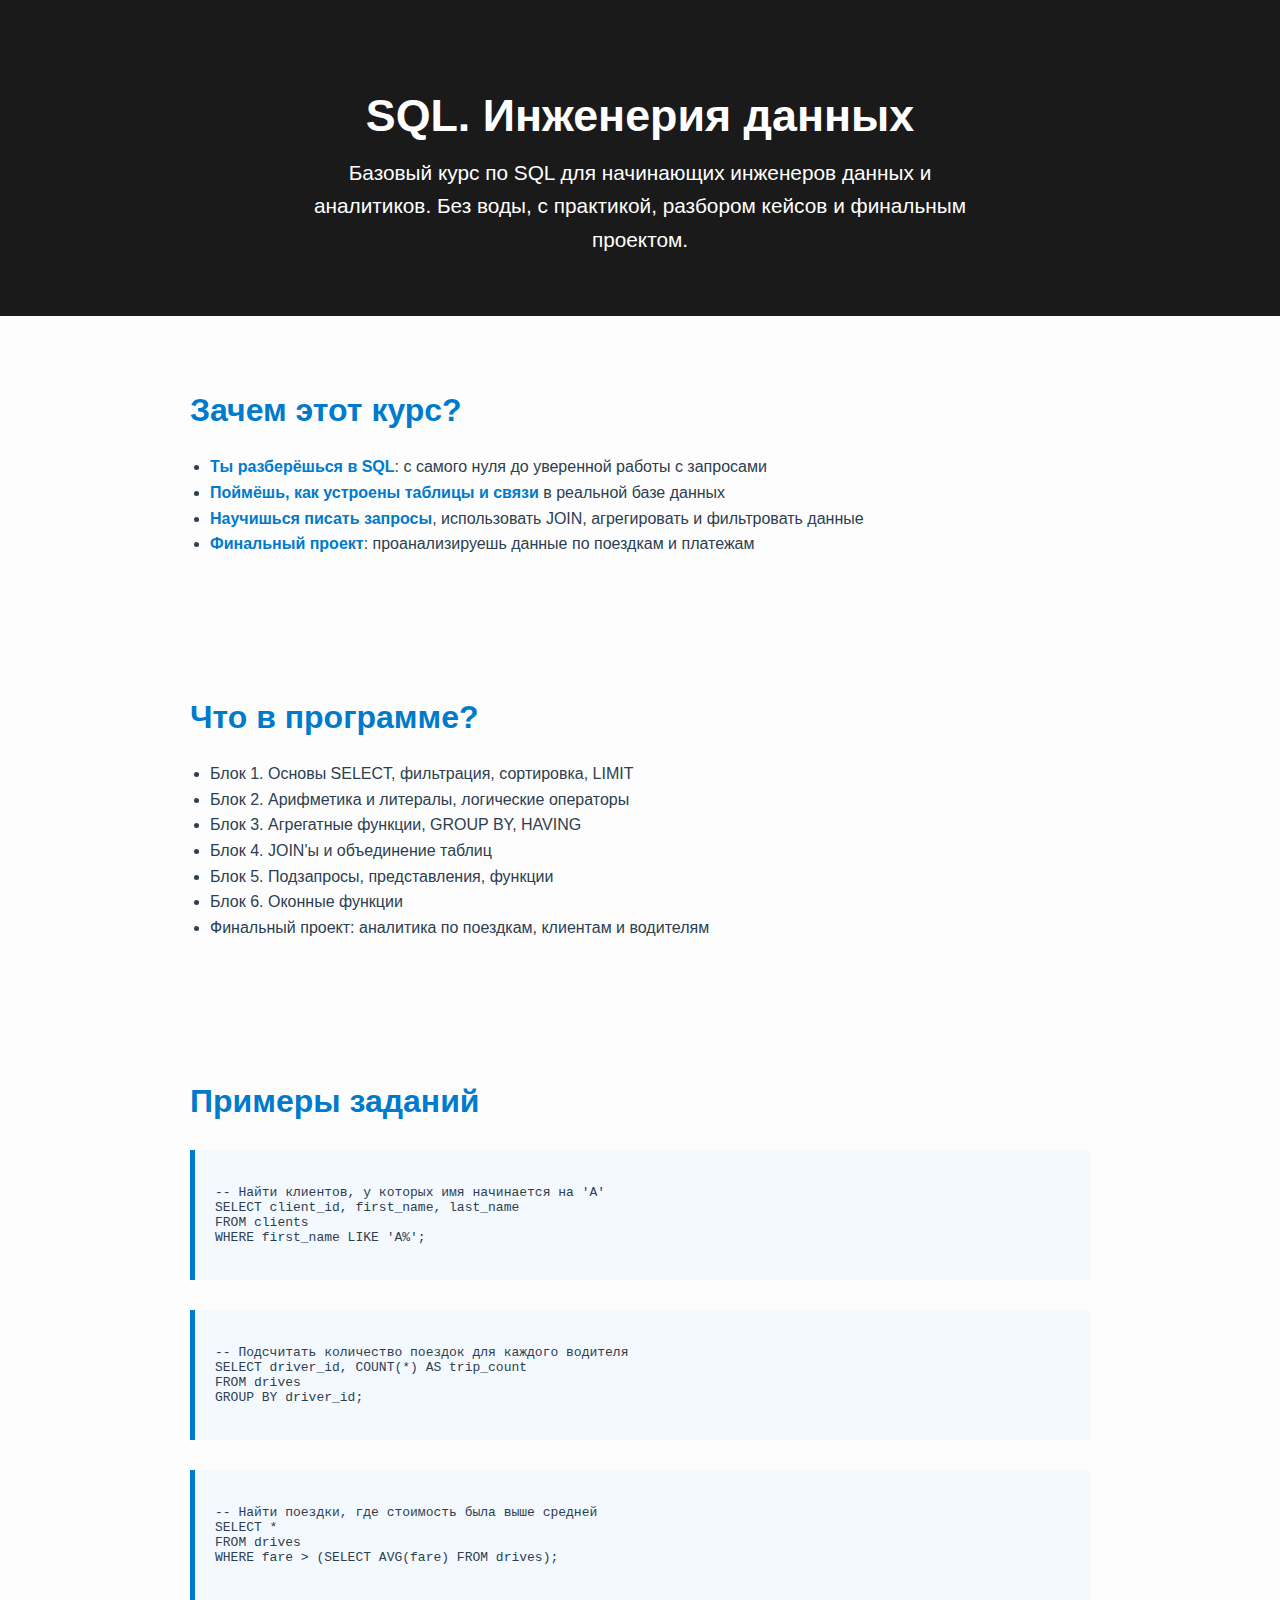
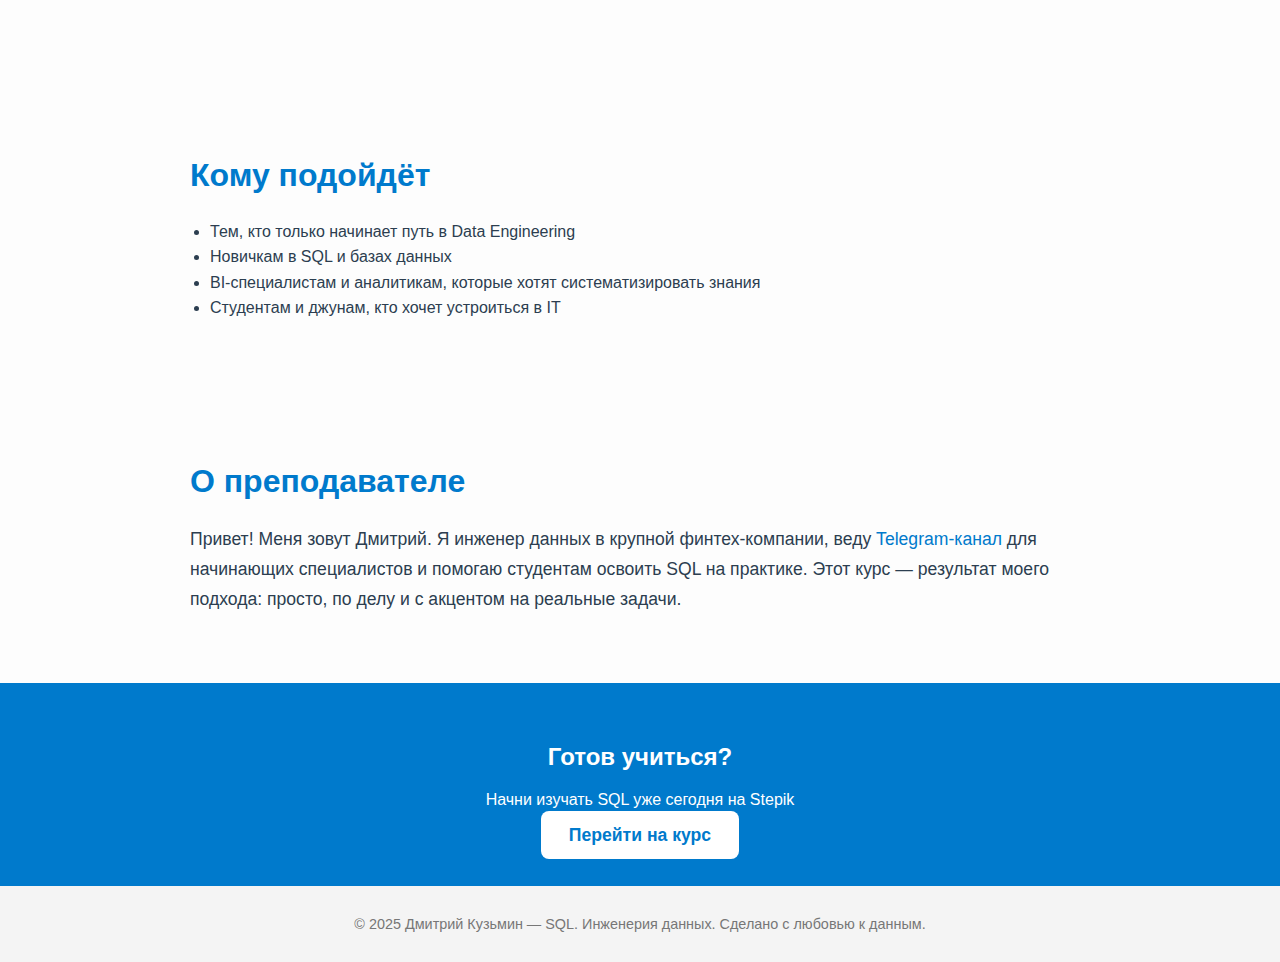
==== index.html @ 6e789eec "Initial landing page" ====
<!DOCTYPE html>
<html lang="ru">
<head>
  <meta charset="UTF-8">
  <meta name="viewport" content="width=device-width, initial-scale=1.0">
  <title>SQL. Инженерия данных — курс на Stepik</title>
  <link rel="icon" href="data:image/svg+xml,<svg xmlns='http://www.w3.org/2000/svg' viewBox='0 0 100 100'><rect width='100' height='100' fill='%23007acc'/><text x='50%' y='55%' dominant-baseline='middle' text-anchor='middle' font-size='42' fill='white' font-family='Segoe UI'>SQL</text></svg>">
  <style>
    body { font-family: 'Segoe UI', sans-serif; margin: 0; padding: 0; background: #fdfdfd; color: #2c3e50; }
    header { background: #1a1a1a; color: white; padding: 60px 20px; text-align: center; }
    header h1 { font-size: 2.8em; margin-bottom: 15px; }
    header p { font-size: 1.3em; max-width: 700px; margin: 0 auto; line-height: 1.6; }
    .section { padding: 50px 20px; max-width: 900px; margin: 0 auto; }
    .section h2 { font-size: 2em; margin-bottom: 25px; color: #007acc; }
    .section ul { list-style: disc; padding-left: 20px; line-height: 1.6; }
    .section p { font-size: 1.1em; line-height: 1.7; }
    .highlight { color: #007acc; font-weight: bold; }
    .example-block { background: #f4f9ff; border-left: 5px solid #007acc; padding: 20px; margin: 30px 0; font-family: monospace; white-space: pre-wrap; }
    .cta { background: #007acc; color: white; text-align: center; padding: 40px 20px; }
    .cta a { background: white; color: #007acc; padding: 14px 28px; border-radius: 8px; font-weight: bold; text-decoration: none; font-size: 1.1em; }
    .cta a:hover { background: #e0e0e0; }
    footer { text-align: center; font-size: 0.9em; color: #777; padding: 30px 20px; background: #f4f4f4; }
    a { color: #007acc; text-decoration: none; }
    a:hover { text-decoration: underline; }
  </style>
</head>
<body>

<header>
  <h1>SQL. Инженерия данных</h1>
  <p>Базовый курс по SQL для начинающих инженеров данных и аналитиков. Без воды, с практикой, разбором кейсов и финальным проектом.</p>
</header>

<section class="section">
  <h2>Зачем этот курс?</h2>
  <ul>
    <li><span class="highlight">Ты разберёшься в SQL</span>: с самого нуля до уверенной работы с запросами</li>
    <li><span class="highlight">Поймёшь, как устроены таблицы и связи</span> в реальной базе данных</li>
    <li><span class="highlight">Научишься писать запросы</span>, использовать JOIN, агрегировать и фильтровать данные</li>
    <li><span class="highlight">Финальный проект</span>: проанализируешь данные по поездкам и платежам</li>
  </ul>
</section>

<section class="section program">
  <h2>Что в программе?</h2>
  <ul>
    <li>Блок 1. Основы SELECT, фильтрация, сортировка, LIMIT</li>
    <li>Блок 2. Арифметика и литералы, логические операторы</li>
    <li>Блок 3. Агрегатные функции, GROUP BY, HAVING</li>
    <li>Блок 4. JOIN'ы и объединение таблиц</li>
    <li>Блок 5. Подзапросы, представления, функции</li>
    <li>Блок 6. Оконные функции</li>
    <li>Финальный проект: аналитика по поездкам, клиентам и водителям</li>
  </ul>
</section>

<section class="section">
  <h2>Примеры заданий</h2>
  <div class="example-block">
-- Найти клиентов, у которых имя начинается на 'А'
SELECT client_id, first_name, last_name
FROM clients
WHERE first_name LIKE 'А%';
  </div>
  <div class="example-block">
-- Подсчитать количество поездок для каждого водителя
SELECT driver_id, COUNT(*) AS trip_count
FROM drives
GROUP BY driver_id;
  </div>
  <div class="example-block">
-- Найти поездки, где стоимость была выше средней
SELECT *
FROM drives
WHERE fare > (SELECT AVG(fare) FROM drives);
  </div>
</section>

<section class="section">
  <h2>Кому подойдёт</h2>
  <ul>
    <li>Тем, кто только начинает путь в Data Engineering</li>
    <li>Новичкам в SQL и базах данных</li>
    <li>BI-специалистам и аналитикам, которые хотят систематизировать знания</li>
    <li>Студентам и джунам, кто хочет устроиться в IT</li>
  </ul>
</section>

<section class="section">
  <h2>О преподавателе</h2>
  <p>Привет! Меня зовут Дмитрий. Я инженер данных в крупной финтех-компании, веду <a href="https://t.me/kuzmin_dmitry91" target="_blank">Telegram-канал</a> для начинающих специалистов и помогаю студентам освоить SQL на практике. Этот курс — результат моего подхода: просто, по делу и с акцентом на реальные задачи.</p>
</section>

<section class="cta">
  <h2>Готов учиться?</h2>
  <p>Начни изучать SQL уже сегодня на Stepik</p>
  <a href="https://stepik.org/course/210499/promo" target="_blank">Перейти на курс</a>
</section>

<footer>
  &copy; 2025 Дмитрий Кузьмин — SQL. Инженерия данных. Сделано с любовью к данным.
</footer>

</body>
</html>
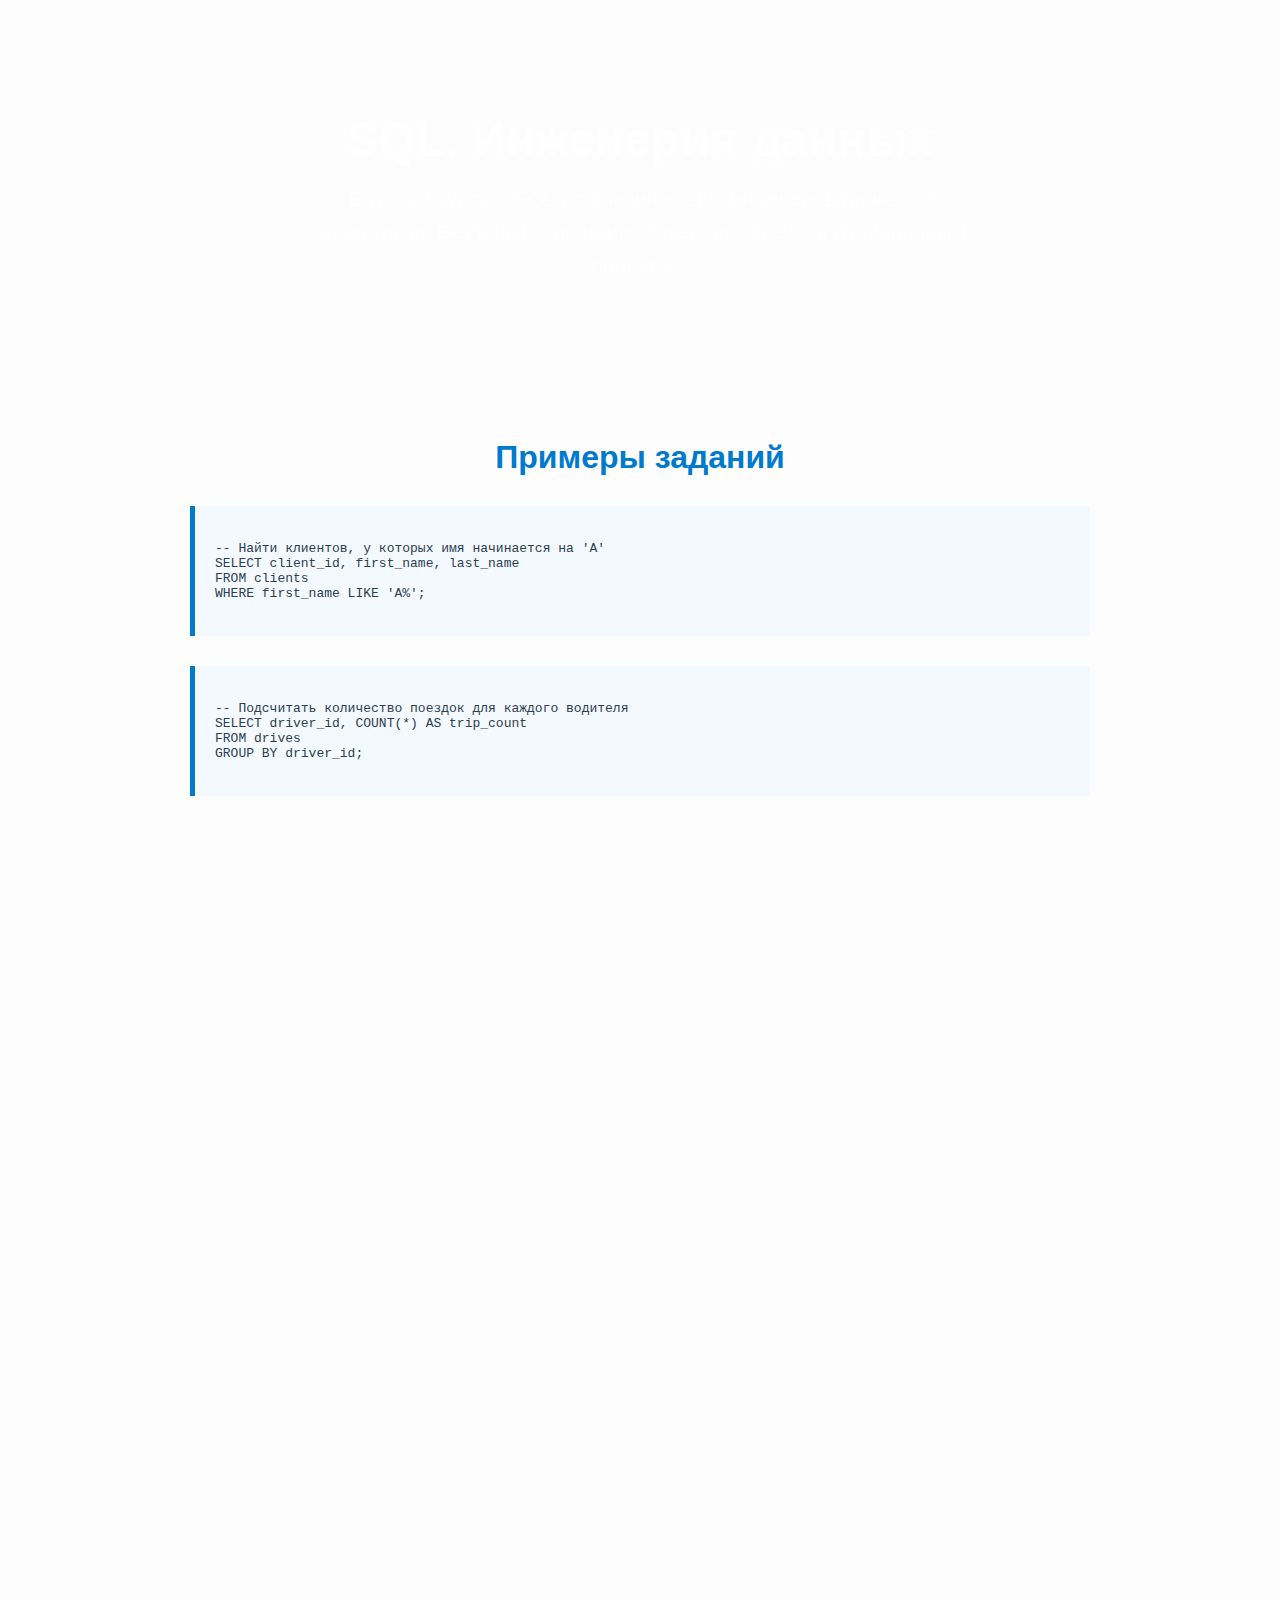
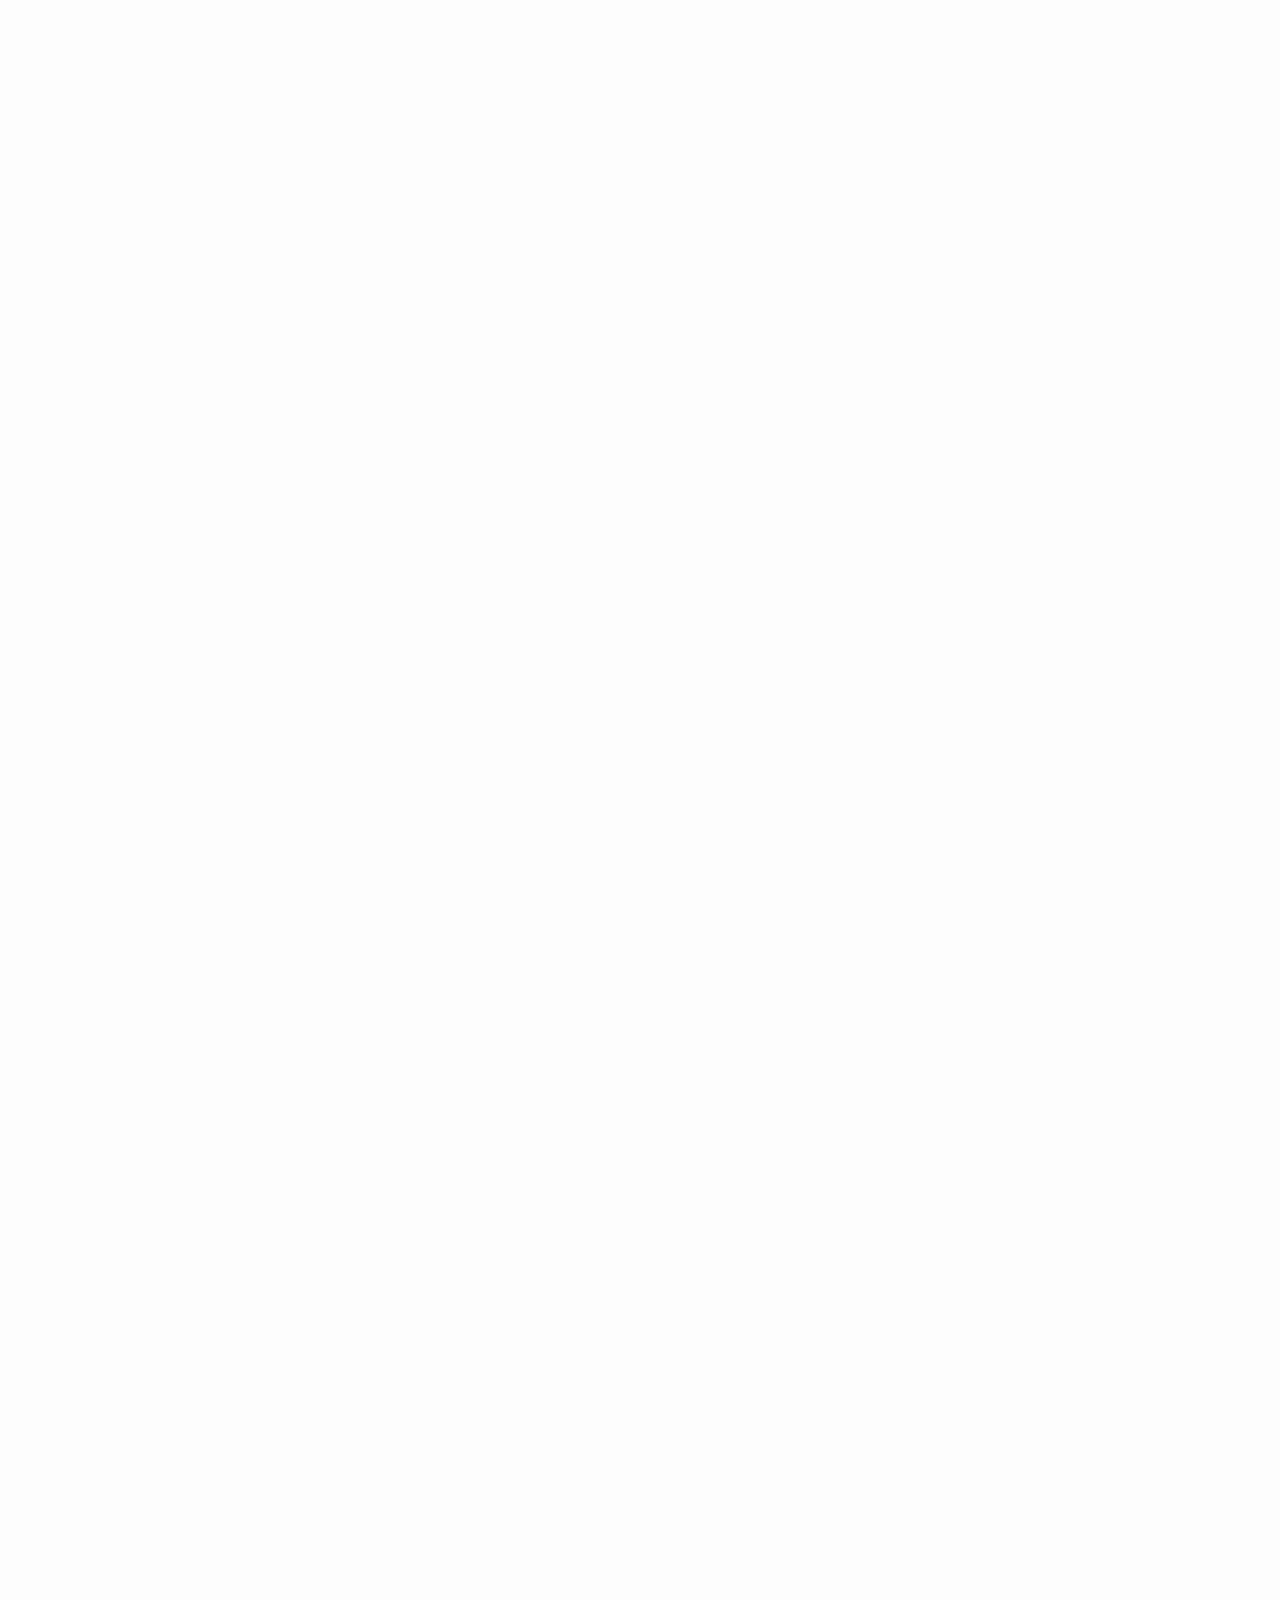
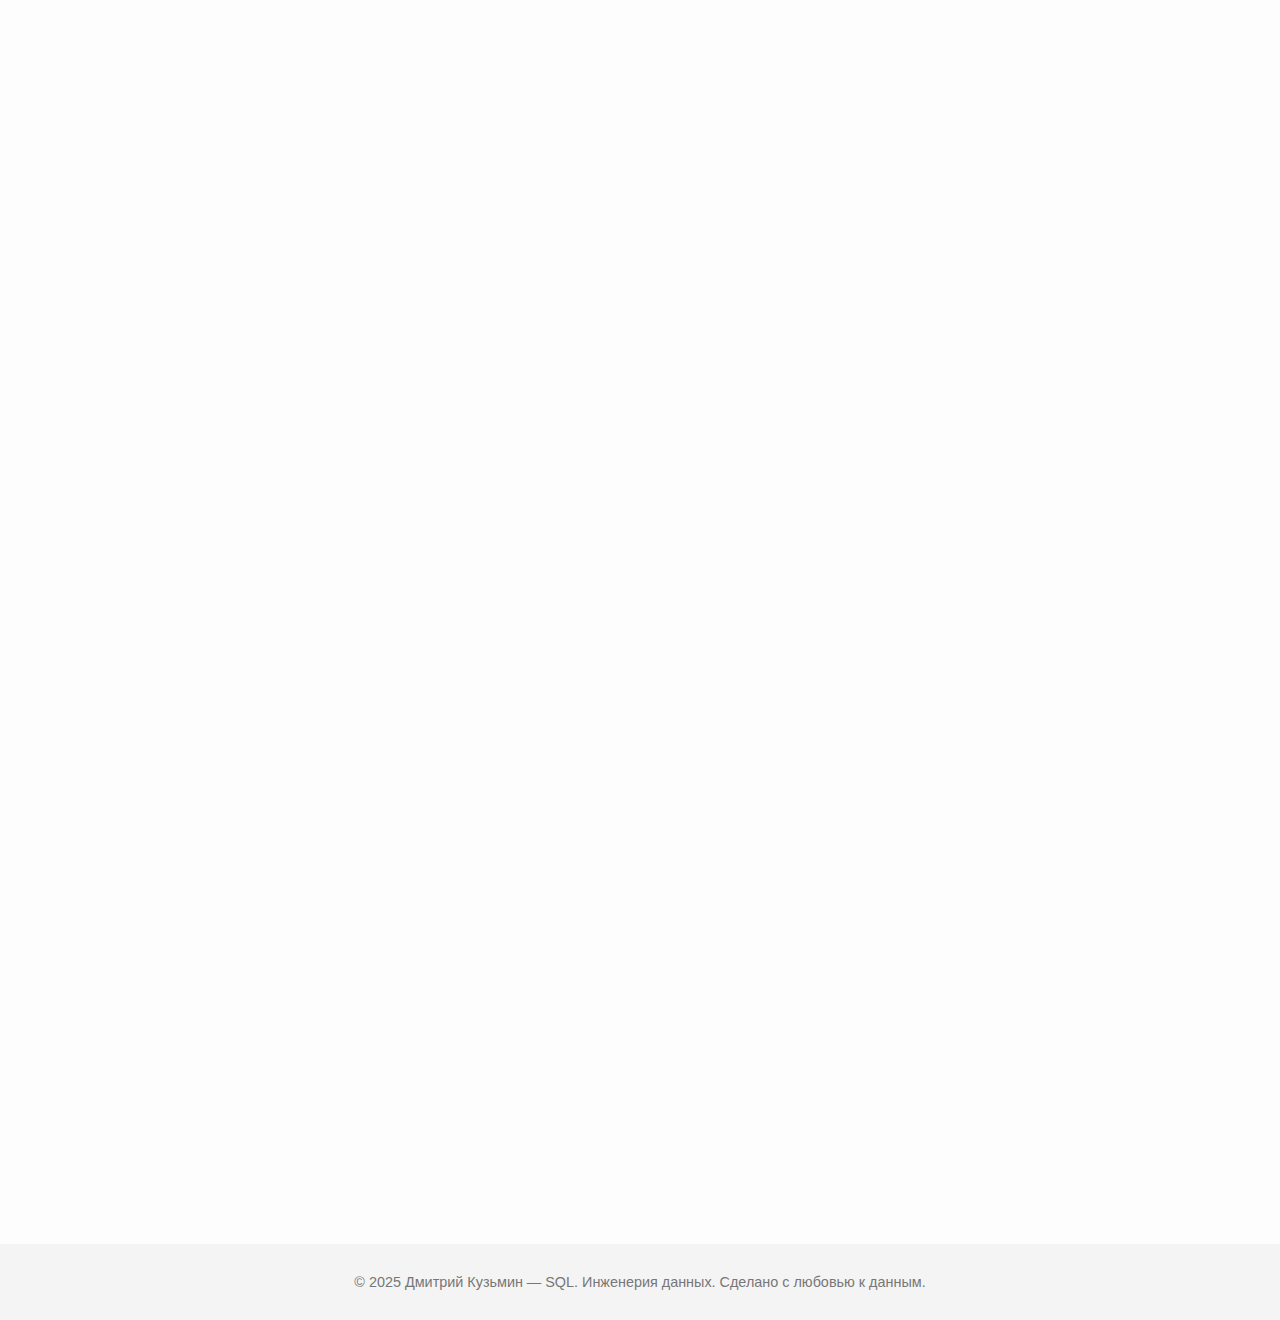
==== commit 4fecf156: "edit" ====
--- a/index.html
+++ b/index.html
@@ -2,59 +2,191 @@
 <html lang="ru">
 <head>
   <meta charset="UTF-8">
-  <meta name="viewport" content="width=device-width, initial-scale=1.0">
+  <meta name="viewport" content="width=device-width,initial-scale=1.0">
   <title>SQL. Инженерия данных — курс на Stepik</title>
-  <link rel="icon" href="data:image/svg+xml,<svg xmlns='http://www.w3.org/2000/svg' viewBox='0 0 100 100'><rect width='100' height='100' fill='%23007acc'/><text x='50%' y='55%' dominant-baseline='middle' text-anchor='middle' font-size='42' fill='white' font-family='Segoe UI'>SQL</text></svg>">
+  <!-- Подключаем иконки Font Awesome -->
+  <link rel="stylesheet" href="https://cdnjs.cloudflare.com/ajax/libs/font-awesome/6.0.0-beta3/css/all.min.css" 
+        integrity="sha512-4Svm0GdYYqzx6HB2QfPJ+ug9lPk6kfPdUlLaXbAcaO/ikS3IEP3et2AdJ4+NhjXBDCEfPfN2AvI6rcCnxGk1Kg==" 
+        crossorigin="anonymous" referrerpolicy="no-referrer" />
+
+  <link rel="icon" href="data:image/svg+xml,%3Csvg xmlns='http://www.w3.org/2000/svg' viewBox='0 0 100 100'%3E%3Crect width='100' height='100' fill='%23007acc'/%3E%3Ctext x='50%25' y='55%25' dominant-baseline='middle' text-anchor='middle' font-size='42' fill='white' font-family='Segoe UI'%3ESQL%3C/text%3E%3C/svg%3E">
   <style>
-    body { font-family: 'Segoe UI', sans-serif; margin: 0; padding: 0; background: #fdfdfd; color: #2c3e50; }
-    header { background: #1a1a1a; color: white; padding: 60px 20px; text-align: center; }
-    header h1 { font-size: 2.8em; margin-bottom: 15px; }
-    header p { font-size: 1.3em; max-width: 700px; margin: 0 auto; line-height: 1.6; }
-    .section { padding: 50px 20px; max-width: 900px; margin: 0 auto; }
-    .section h2 { font-size: 2em; margin-bottom: 25px; color: #007acc; }
-    .section ul { list-style: disc; padding-left: 20px; line-height: 1.6; }
-    .section p { font-size: 1.1em; line-height: 1.7; }
-    .highlight { color: #007acc; font-weight: bold; }
-    .example-block { background: #f4f9ff; border-left: 5px solid #007acc; padding: 20px; margin: 30px 0; font-family: monospace; white-space: pre-wrap; }
-    .cta { background: #007acc; color: white; text-align: center; padding: 40px 20px; }
-    .cta a { background: white; color: #007acc; padding: 14px 28px; border-radius: 8px; font-weight: bold; text-decoration: none; font-size: 1.1em; }
-    .cta a:hover { background: #e0e0e0; }
-    footer { text-align: center; font-size: 0.9em; color: #777; padding: 30px 20px; background: #f4f4f4; }
-    a { color: #007acc; text-decoration: none; }
-    a:hover { text-decoration: underline; }
+    body {
+      font-family: 'Segoe UI', sans-serif;
+      margin: 0;
+      padding: 0;
+      background: #fdfdfd;
+      color: #2c3e50;
+    }
+    header {
+      background: url('https://source.unsplash.com/1600x900/?database,technology') no-repeat center center/cover;
+      color: white;
+      text-align: center;
+      padding: 80px 20px;
+    }
+    header h1 {
+      font-size: 3em;
+      margin-bottom: 15px;
+    }
+    header p {
+      font-size: 1.3em;
+      max-width: 700px;
+      margin: 0 auto;
+      line-height: 1.6;
+    }
+    .section {
+      padding: 50px 20px;
+      max-width: 900px;
+      margin: 0 auto;
+    }
+    .section h2 {
+      font-size: 2em;
+      margin-bottom: 25px;
+      color: #007acc;
+      text-align: center;
+    }
+    .animated {
+      opacity: 0;
+      transform: translateY(30px);
+      transition: opacity 0.6s ease-out, transform 0.6s ease-out;
+    }
+    .visible {
+      opacity: 1;
+      transform: translateY(0);
+    }
+    .example-block {
+      background: #f4f9ff;
+      border-left: 5px solid #007acc;
+      padding: 20px;
+      margin: 30px 0;
+      font-family: monospace;
+      white-space: pre-wrap;
+    }
+    .reviews {
+      background: #f4f4f4;
+      padding: 50px 20px;
+      text-align: center;
+    }
+    .review {
+      max-width: 700px;
+      margin: 20px auto;
+      padding: 20px;
+      background: white;
+      border-radius: 8px;
+      box-shadow: 0px 4px 6px rgba(0, 0, 0, 0.1);
+      text-align: left;
+    }
+    .review p {
+      font-style: italic;
+      margin-bottom: 10px;
+      line-height: 1.6;
+    }
+    .review .review-author {
+      display: flex;
+      align-items: center;
+      font-style: normal;
+      font-weight: bold;
+      color: #333;
+    }
+    .review-author i {
+      margin-right: 8px;
+      color: #007acc;
+    }
+    .faq {
+      padding: 50px 20px;
+    }
+    .faq-item {
+      margin-bottom: 20px;
+    }
+    .faq-item h3 {
+      cursor: pointer;
+      color: #007acc;
+    }
+    .faq-item p {
+      display: none;
+      padding-top: 10px;
+    }
+    .cta {
+      background: #007acc;
+      color: white;
+      text-align: center;
+      padding: 40px 20px;
+    }
+    .cta a {
+      background: white;
+      color: #007acc;
+      padding: 14px 28px;
+      border-radius: 8px;
+      font-weight: bold;
+      text-decoration: none;
+      font-size: 1.1em;
+    }
+    .cta a:hover {
+      background: #e0e0e0;
+    }
+    footer {
+      text-align: center;
+      font-size: 0.9em;
+      color: #777;
+      padding: 30px 20px;
+      background: #f4f4f4;
+    }
+    /* Секция с программой курса */
+    .course-program {
+      background: #ffffff;
+      padding: 50px 20px;
+    }
+    .course-program h2 {
+      text-align: center;
+      color: #007acc;
+      margin-bottom: 30px;
+    }
+    .module-list {
+      max-width: 900px;
+      margin: 0 auto;
+    }
+    .module-item {
+      margin-bottom: 20px;
+    }
+    .module-item h3 {
+      display: flex;
+      align-items: center;
+      font-size: 1.2em;
+      margin-bottom: 5px;
+    }
+    .module-item h3 i {
+      margin-right: 8px;
+      color: #007acc;
+    }
+    .module-sublist {
+      margin-left: 25px;
+      list-style: none;
+      padding: 0;
+    }
+    .module-sublist li {
+      position: relative;
+      padding-left: 1.2em;
+      margin-bottom: 5px;
+    }
+    .module-sublist li::before {
+      content: "\f061";
+      font-family: "Font Awesome 6 Free";
+      font-weight: 900;
+      display: inline-block;
+      position: absolute;
+      left: 0;
+      color: #007acc;
+    }
   </style>
 </head>
 <body>
 
-<header>
+<header class="animated">
   <h1>SQL. Инженерия данных</h1>
   <p>Базовый курс по SQL для начинающих инженеров данных и аналитиков. Без воды, с практикой, разбором кейсов и финальным проектом.</p>
 </header>
 
-<section class="section">
-  <h2>Зачем этот курс?</h2>
-  <ul>
-    <li><span class="highlight">Ты разберёшься в SQL</span>: с самого нуля до уверенной работы с запросами</li>
-    <li><span class="highlight">Поймёшь, как устроены таблицы и связи</span> в реальной базе данных</li>
-    <li><span class="highlight">Научишься писать запросы</span>, использовать JOIN, агрегировать и фильтровать данные</li>
-    <li><span class="highlight">Финальный проект</span>: проанализируешь данные по поездкам и платежам</li>
-  </ul>
-</section>
-
-<section class="section program">
-  <h2>Что в программе?</h2>
-  <ul>
-    <li>Блок 1. Основы SELECT, фильтрация, сортировка, LIMIT</li>
-    <li>Блок 2. Арифметика и литералы, логические операторы</li>
-    <li>Блок 3. Агрегатные функции, GROUP BY, HAVING</li>
-    <li>Блок 4. JOIN'ы и объединение таблиц</li>
-    <li>Блок 5. Подзапросы, представления, функции</li>
-    <li>Блок 6. Оконные функции</li>
-    <li>Финальный проект: аналитика по поездкам, клиентам и водителям</li>
-  </ul>
-</section>
-
-<section class="section">
+<section class="section animated">
   <h2>Примеры заданий</h2>
   <div class="example-block">
 -- Найти клиентов, у которых имя начинается на 'А'
@@ -68,30 +200,220 @@
 FROM drives
 GROUP BY driver_id;
   </div>
-  <div class="example-block">
--- Найти поездки, где стоимость была выше средней
-SELECT *
-FROM drives
-WHERE fare > (SELECT AVG(fare) FROM drives);
-  </div>
 </section>
 
-<section class="section">
-  <h2>Кому подойдёт</h2>
-  <ul>
-    <li>Тем, кто только начинает путь в Data Engineering</li>
-    <li>Новичкам в SQL и базах данных</li>
-    <li>BI-специалистам и аналитикам, которые хотят систематизировать знания</li>
-    <li>Студентам и джунам, кто хочет устроиться в IT</li>
-  </ul>
+<!-- Секция с отзывами (реальные отзывы) -->
+<section class="reviews animated">
+  <h2>Отзывы студентов</h2>
+
+  <div class="review">
+    <p>
+      «Мне курс понравился. Форма подачи материала достаточно проста (схема известная), 
+      но в то же время написано понятным языком даже для начинающих, и идёт постепенное и закономерное усложнение.
+      <br><br>
+      Из плюсов:
+      <ul>
+        <li>Подкупает вовлеченность автора почти в онлайн-поддержку (этот момент переоценить трудно).</li>
+        <li>Ценны комменты, замечания и разбор ошибок в чате группы.</li>
+        <li>Отсутствие дедлайнов — можно самостоятельно планировать своё учебное время.</li>
+        <li>Спокойные рекомендации на другие ресурсы по теме.</li>
+      </ul>
+      Из минусов:
+      <ul>
+        <li>Отсутствие дедлайнов — НУЖНО самому планировать свою работу с курсом :) и самоорганизовываться.</li>
+      </ul>
+      Успехов автору в развитии своего начинания!
+      »
+    </p>
+    <div class="review-author">
+      <i class="fas fa-user"></i>
+      <span>— Андрей Мишин</span>
+    </div>
+  </div>
+
+  <div class="review">
+    <p>
+      «Прошла курс по рекомендации знакомого. Хорошо, что есть и видео, и текстовый формат + интересно порешать задачки. Автор на связи.»
+    </p>
+    <div class="review-author">
+      <i class="fas fa-user"></i>
+      <span>— Юлия Дербышкина</span>
+    </div>
+  </div>
+
+  <div class="review">
+    <p>
+      «Курс будет полезен тем, кто только знакомится с базой. В ходе обучения попадались ошибки и недопонимания. 
+      Я писала автору, он очень быстро возвращался с обратной связью и исправлениями замечаний. Довольно хорошо.»
+    </p>
+    <div class="review-author">
+      <i class="fas fa-user"></i>
+      <span>— Юлия Патрикеева</span>
+    </div>
+  </div>
 </section>
 
-<section class="section">
-  <h2>О преподавателе</h2>
-  <p>Привет! Меня зовут Дмитрий. Я инженер данных в крупной финтех-компании, веду <a href="https://t.me/kuzmin_dmitry91" target="_blank">Telegram-канал</a> для начинающих специалистов и помогаю студентам освоить SQL на практике. Этот курс — результат моего подхода: просто, по делу и с акцентом на реальные задачи.</p>
+<!-- Программа курса -->
+<section class="course-program animated">
+  <h2>Программа курса</h2>
+  <div class="module-list">
+    <!-- 1 -->
+    <div class="module-item">
+      <h3><i class="fas fa-database"></i> 1. О курсе</h3>
+      <ul class="module-sublist">
+        <li>1.1 Знакомство</li>
+      </ul>
+    </div>
+    <!-- 2 -->
+    <div class="module-item">
+      <h3><i class="fas fa-database"></i> 2. Введение в SQL и реляционные базы данных</h3>
+      <ul class="module-sublist">
+        <li>2.1 Базы данных</li>
+        <li>2.2 Основы реляционных баз данных</li>
+        <li>2.3 Введение в SQL</li>
+      </ul>
+    </div>
+    <!-- 3 -->
+    <div class="module-item">
+      <h3><i class="fas fa-database"></i> 3. Типы данных и описание учебной базы данных</h3>
+      <ul class="module-sublist">
+        <li>3.1 Основные типы данных в SQL</li>
+        <li>3.2 Выбор подходящих типов данных</li>
+        <li>3.3 Описание учебной базы данных</li>
+      </ul>
+    </div>
+    <!-- 4 -->
+    <div class="module-item">
+      <h3><i class="fas fa-database"></i> 4. Основные операции в SQL</h3>
+      <ul class="module-sublist">
+        <li>4.1 Основы запросов (SELECT + WHERE)</li>
+        <li>4.2 Литералы</li>
+        <li>4.3 Функции</li>
+        <li>4.4 Сортировка и группировка (ORDER BY + GROUP BY + HAVING)</li>
+        <li>4.5 Логические операторы (AND + OR + NOT)</li>
+        <li>4.6 Операторы вхождений и диапазонов (LIKE + IN + BETWEEN + IS NULL)</li>
+        <li>4.7 Соединение таблиц (all JOIN's)</li>
+        <li>4.8 Оператор условий (CASE)</li>
+        <li>4.9 Ограничение выборки (LIMIT + DISTINCT)</li>
+        <li>4.10 Объединение результатов (UNION + UNION ALL + INTERSECT + EXCEPT)</li>
+      </ul>
+    </div>
+    <!-- 5 -->
+    <div class="module-item">
+      <h3><i class="fas fa-database"></i> 5. Подзапросы и Common Table Expressions (CTE)</h3>
+      <ul class="module-sublist">
+        <li>5.1 Подзапросы и их применение</li>
+        <li>5.2 Common Table Expressions (CTE)</li>
+      </ul>
+    </div>
+    <!-- 6 -->
+    <div class="module-item">
+      <h3><i class="fas fa-database"></i> 6. Управление схемой базы данных</h3>
+      <ul class="module-sublist">
+        <li>6.1 Создание и изменение таблиц</li>
+        <li>6.2 Работа с индексами</li>
+        <li>6.3 Ограничения и внешние ключи</li>
+        <li>6.4 Представления (Views)</li>
+      </ul>
+    </div>
+    <!-- 7 -->
+    <div class="module-item">
+      <h3><i class="fas fa-database"></i> 7. Введение в оконные функции</h3>
+      <ul class="module-sublist">
+        <li>7.1 Общие сведения об оконных функциях</li>
+        <li>7.2 Сравнение оконных и агрегатных функций</li>
+        <li>7.3 Общий синтаксис оконных функций</li>
+      </ul>
+    </div>
+    <!-- 8 -->
+    <div class="module-item">
+      <h3><i class="fas fa-database"></i> 8. Базовые элементы оконных функций</h3>
+      <ul class="module-sublist">
+        <li>8.1 ORDER BY</li>
+        <li>8.2 PARTITION BY</li>
+        <li>8.3 Определение фрейма (Window Frame)</li>
+        <li>8.4 Именованное окно (Named Window Definition)</li>
+      </ul>
+    </div>
+    <!-- 9 -->
+    <div class="module-item">
+      <h3><i class="fas fa-database"></i> 9. Логический порядок выполнения SQL</h3>
+      <ul class="module-sublist">
+        <li>9.1 Логический порядок выполнения операторов в SQL</li>
+        <li>9.2 Использование оконных функций в SELECT и ORDER BY</li>
+      </ul>
+    </div>
+    <!-- 10 -->
+    <div class="module-item">
+      <h3><i class="fas fa-database"></i> 10. Разновидности оконных функций</h3>
+      <ul class="module-sublist">
+        <li>10.1 Агрегатные оконные функции</li>
+        <li>10.2 Ранжирующие функции (Ranking Functions)</li>
+        <li>10.3 Функции распределения (Distribution Functions)</li>
+        <li>10.4 Аналитические функции (Analytic Functions)</li>
+      </ul>
+    </div>
+    <!-- 11 -->
+    <div class="module-item">
+      <h3><i class="fas fa-database"></i> 11. Расширенные возможности оконных функций</h3>
+      <ul class="module-sublist">
+        <li>11.1 Гибкая настройка фрейма</li>
+        <li>11.2 Сочетание нескольких оконных функций в одном запросе</li>
+        <li>11.3 Производительность и оптимизация</li>
+      </ul>
+    </div>
+    <!-- 12 -->
+    <div class="module-item">
+      <h3><i class="fas fa-database"></i> 12. Установка СУБД MySQL и клиента DBeaver</h3>
+      <ul class="module-sublist">
+        <li>12.1 Установка MySQL на Windows</li>
+        <li>12.2 Установка DBeaver Community Edition</li>
+        <li>12.3 Настройка соединения</li>
+        <li>12.4 Импорт CSV в DBeaver</li>
+        <li>12.5 Экспорт результатов запроса в CSV</li>
+      </ul>
+    </div>
+    <!-- 13 -->
+    <div class="module-item">
+      <h3><i class="fas fa-database"></i> 13. Проект в СУБД MySQL</h3>
+      <ul class="module-sublist">
+        <li>13.1 Описание и выполнение</li>
+        <li>13.2 Проверка результатов</li>
+      </ul>
+    </div>
+    <!-- 14 -->
+    <div class="module-item">
+      <h3><i class="fas fa-database"></i> 14. Бонусный модуль. Практика</h3>
+      <ul class="module-sublist">
+        <li>14.1 Описание новой учебной базы данных</li>
+        <li>14.2 Раздел 1: Базовые запросы и манипуляции с данными</li>
+        <li>14.3 Раздел 2: Создание и управление структурами БД</li>
+        <li>14.4 Раздел 3: Подзапросы и CTE</li>
+      </ul>
+    </div>
+    <!-- 15 -->
+    <div class="module-item">
+      <h3><i class="fas fa-database"></i> 15. Заключение</h3>
+      <ul class="module-sublist">
+        <li>15.1 Послесловие</li>
+      </ul>
+    </div>
+  </div>
 </section>
 
-<section class="cta">
+<section class="faq animated">
+  <h2>Часто задаваемые вопросы</h2>
+  <div class="faq-item">
+    <h3 onclick="toggleFAQ(this)">Нужен ли опыт в программировании?</h3>
+    <p>Нет, курс рассчитан на новичков. Всё объясняется простым языком.</p>
+  </div>
+  <div class="faq-item">
+    <h3 onclick="toggleFAQ(this)">Будет ли сертификат?</h3>
+    <p>Да, после успешного завершения курса на Stepik ты получишь сертификат.</p>
+  </div>
+</section>
+
+<section class="cta animated">
   <h2>Готов учиться?</h2>
   <p>Начни изучать SQL уже сегодня на Stepik</p>
   <a href="https://stepik.org/course/210499/promo" target="_blank">Перейти на курс</a>
@@ -101,5 +423,28 @@
   &copy; 2025 Дмитрий Кузьмин — SQL. Инженерия данных. Сделано с любовью к данным.
 </footer>
 
+<script>
+function toggleFAQ(element) {
+  var answer = element.nextElementSibling;
+  answer.style.display = (answer.style.display === "block") ? "none" : "block";
+}
+
+// Анимация появления элементов при прокрутке
+function revealOnScroll() {
+  let elements = document.querySelectorAll('.animated');
+  let windowHeight = window.innerHeight;
+
+  elements.forEach(function(element) {
+    let position = element.getBoundingClientRect().top;
+    if (position < windowHeight - 50) {
+      element.classList.add('visible');
+    }
+  });
+}
+
+document.addEventListener('scroll', revealOnScroll);
+document.addEventListener('DOMContentLoaded', revealOnScroll);
+</script>
+
 </body>
 </html>
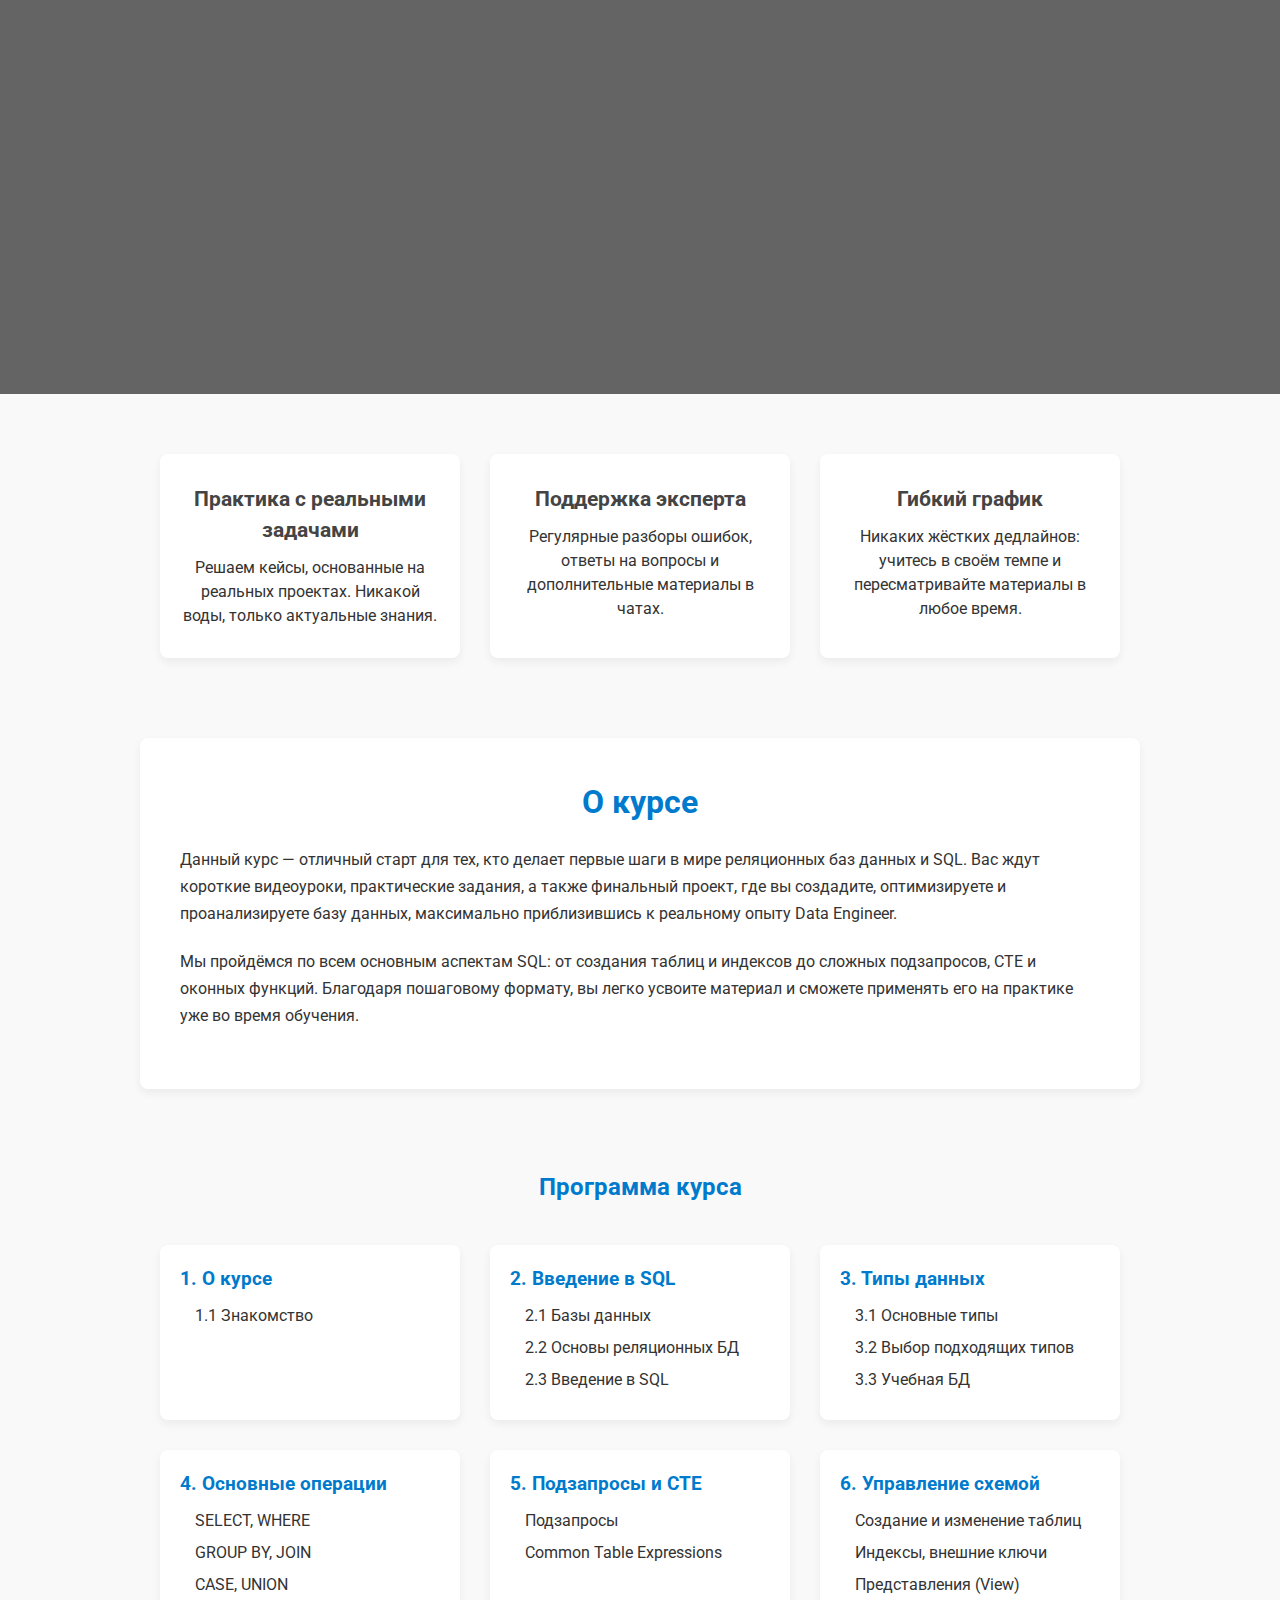
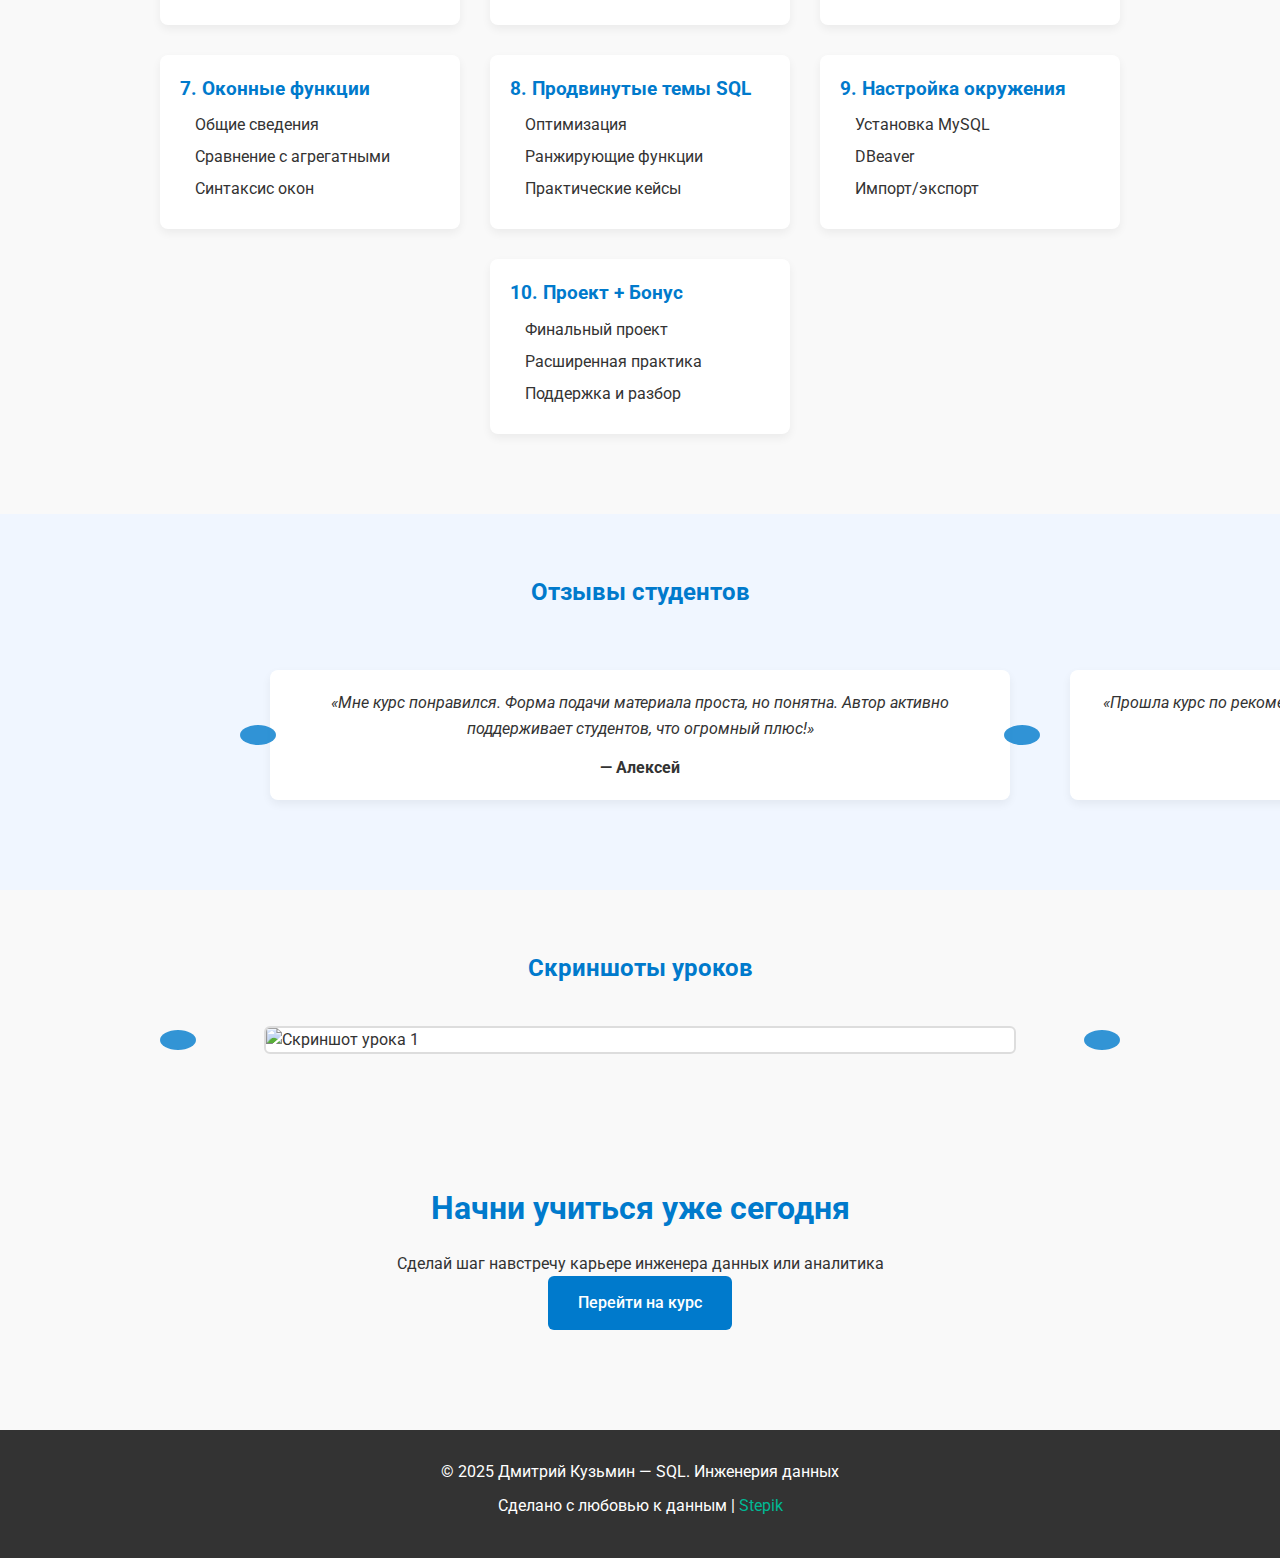
==== commit 56d78b0f: "edit" ====
--- a/index.html
+++ b/index.html
@@ -1,450 +1,718 @@
 <!DOCTYPE html>
 <html lang="ru">
 <head>
-  <meta charset="UTF-8">
-  <meta name="viewport" content="width=device-width,initial-scale=1.0">
-  <title>SQL. Инженерия данных — курс на Stepik</title>
-  <!-- Подключаем иконки Font Awesome -->
-  <link rel="stylesheet" href="https://cdnjs.cloudflare.com/ajax/libs/font-awesome/6.0.0-beta3/css/all.min.css" 
-        integrity="sha512-4Svm0GdYYqzx6HB2QfPJ+ug9lPk6kfPdUlLaXbAcaO/ikS3IEP3et2AdJ4+NhjXBDCEfPfN2AvI6rcCnxGk1Kg==" 
-        crossorigin="anonymous" referrerpolicy="no-referrer" />
-
-  <link rel="icon" href="data:image/svg+xml,%3Csvg xmlns='http://www.w3.org/2000/svg' viewBox='0 0 100 100'%3E%3Crect width='100' height='100' fill='%23007acc'/%3E%3Ctext x='50%25' y='55%25' dominant-baseline='middle' text-anchor='middle' font-size='42' fill='white' font-family='Segoe UI'%3ESQL%3C/text%3E%3C/svg%3E">
+  <meta charset="UTF-8" />
+  <title>SQL. Инженерия данных — курс</title>
+  <!-- Google Fonts -->
+  <link rel="preconnect" href="https://fonts.googleapis.com" />
+  <link rel="preconnect" href="https://fonts.gstatic.com" crossorigin />
+  <link
+    href="https://fonts.googleapis.com/css2?family=Roboto:wght@400;500;700&display=swap"
+    rel="stylesheet"
+  />
+  <!-- Font Awesome Icons -->
+  <link
+    rel="stylesheet"
+    href="https://cdnjs.cloudflare.com/ajax/libs/font-awesome/6.0.0-beta3/css/all.min.css"
+    integrity="sha512-4Svm0GdYYqzx6HB2QfPJ+ug9lPk6kfPdUlLaXbAcaO/ikS3IEP3et2AdJ4+NhjXBDCEfPfN2AvI6rcCnxGk1Kg=="
+    crossorigin="anonymous"
+    referrerpolicy="no-referrer"
+  />
+  <meta name="viewport" content="width=device-width, initial-scale=1.0" />
   <style>
-    body {
-      font-family: 'Segoe UI', sans-serif;
+    /* Сброс */
+    * {
       margin: 0;
       padding: 0;
-      background: #fdfdfd;
-      color: #2c3e50;
-    }
+      box-sizing: border-box;
+    }
+
+    body {
+      font-family: 'Roboto', sans-serif;
+      color: #333;
+      background-color: #f9f9f9;
+      line-height: 1.5;
+    }
+
+    /* ---------- HEADER (Hero) ---------- */
     header {
-      background: url('https://source.unsplash.com/1600x900/?database,technology') no-repeat center center/cover;
-      color: white;
-      text-align: center;
+      background: linear-gradient(
+          rgba(0, 0, 0, 0.6),
+          rgba(0, 0, 0, 0.6)
+        ),
+        url('https://source.unsplash.com/1600x900/?database,technology') center/cover
+          no-repeat;
       padding: 80px 20px;
-    }
+      text-align: center;
+      color: #fff;
+    }
+
     header h1 {
-      font-size: 3em;
-      margin-bottom: 15px;
-    }
+      font-size: 3rem;
+      margin-bottom: 20px;
+      animation: slideInDown 1s ease forwards;
+      opacity: 0;
+      transform: translateY(-50px);
+    }
+
     header p {
-      font-size: 1.3em;
+      font-size: 1.2rem;
       max-width: 700px;
-      margin: 0 auto;
-      line-height: 1.6;
-    }
-    .section {
-      padding: 50px 20px;
-      max-width: 900px;
-      margin: 0 auto;
-    }
-    .section h2 {
-      font-size: 2em;
-      margin-bottom: 25px;
-      color: #007acc;
-      text-align: center;
-    }
-    .animated {
+      margin: 0 auto 30px;
       opacity: 0;
       transform: translateY(30px);
-      transition: opacity 0.6s ease-out, transform 0.6s ease-out;
-    }
-    .visible {
-      opacity: 1;
-      transform: translateY(0);
-    }
-    .example-block {
-      background: #f4f9ff;
-      border-left: 5px solid #007acc;
+      animation: fadeInUp 1s ease forwards;
+      animation-delay: 0.3s;
+    }
+
+    header .btn-cta {
+      display: inline-block;
+      padding: 15px 30px;
+      background-color: #00b894;
+      color: #fff;
+      font-weight: 500;
+      border: none;
+      border-radius: 6px;
+      cursor: pointer;
+      text-decoration: none;
+      font-size: 1rem;
+      opacity: 0;
+      transform: translateY(30px);
+      animation: fadeInUp 1s ease forwards;
+      animation-delay: 0.5s;
+    }
+
+    header .btn-cta:hover {
+      background-color: #019374;
+    }
+
+    @keyframes slideInDown {
+      to {
+        opacity: 1;
+        transform: translateY(0);
+      }
+    }
+
+    @keyframes fadeInUp {
+      to {
+        opacity: 1;
+        transform: translateY(0);
+      }
+    }
+
+    /* ---------- BENEFITS ---------- */
+    .benefits {
+      display: flex;
+      flex-wrap: wrap;
+      justify-content: center;
+      gap: 30px;
+      max-width: 1000px;
+      margin: 40px auto;
       padding: 20px;
-      margin: 30px 0;
-      font-family: monospace;
-      white-space: pre-wrap;
-    }
-    .reviews {
-      background: #f4f4f4;
-      padding: 50px 20px;
-      text-align: center;
-    }
-    .review {
-      max-width: 700px;
-      margin: 20px auto;
+    }
+
+    .benefit-item {
+      background: #fff;
+      border-radius: 8px;
+      box-shadow: 0 4px 10px rgba(0, 0, 0, 0.06);
+      flex: 1 1 300px;
+      max-width: 320px;
+      padding: 30px 20px;
+      text-align: center;
+      transition: transform 0.3s ease;
+    }
+
+    .benefit-item:hover {
+      transform: translateY(-5px);
+    }
+
+    .benefit-item i {
+      font-size: 2rem;
+      margin-bottom: 15px;
+      color: #007acc;
+    }
+
+    .benefit-item h3 {
+      margin-bottom: 10px;
+      font-size: 1.3rem;
+      color: #444;
+    }
+
+    /* ---------- ABOUT COURSE ---------- */
+    .about-course {
+      max-width: 1000px;
+      margin: 60px auto;
+      background-color: #fff;
+      box-shadow: 0 4px 10px rgba(0, 0, 0, 0.06);
+      border-radius: 8px;
+      padding: 40px;
+    }
+
+    .about-course h2 {
+      text-align: center;
+      font-size: 2rem;
+      color: #007acc;
+      margin-bottom: 20px;
+    }
+
+    .about-course p {
+      margin-bottom: 20px;
+      line-height: 1.7;
+    }
+
+    /* ---------- PROGRAM ---------- */
+    .course-program {
+      max-width: 1000px;
+      margin: 60px auto;
       padding: 20px;
-      background: white;
+    }
+
+    .course-program h2 {
+      text-align: center;
+      color: #007acc;
+      margin-bottom: 40px;
+    }
+
+    .modules-container {
+      display: flex;
+      flex-wrap: wrap;
+      gap: 30px;
+      justify-content: center;
+    }
+
+    .module-card {
+      background: #fff;
       border-radius: 8px;
-      box-shadow: 0px 4px 6px rgba(0, 0, 0, 0.1);
-      text-align: left;
-    }
-    .review p {
-      font-style: italic;
+      box-shadow: 0 4px 10px rgba(0, 0, 0, 0.06);
+      padding: 20px;
+      max-width: 300px;
+      flex: 1 1 300px;
+      position: relative;
+      transition: transform 0.3s ease;
+    }
+
+    .module-card:hover {
+      transform: translateY(-5px);
+    }
+
+    .module-card h3 {
+      font-size: 1.2rem;
+      color: #007acc;
       margin-bottom: 10px;
-      line-height: 1.6;
-    }
-    .review .review-author {
-      display: flex;
-      align-items: center;
-      font-style: normal;
-      font-weight: bold;
-      color: #333;
-    }
-    .review-author i {
-      margin-right: 8px;
-      color: #007acc;
-    }
-    .faq {
-      padding: 50px 20px;
-    }
-    .faq-item {
-      margin-bottom: 20px;
-    }
-    .faq-item h3 {
-      cursor: pointer;
-      color: #007acc;
-    }
-    .faq-item p {
-      display: none;
-      padding-top: 10px;
-    }
-    .cta {
-      background: #007acc;
-      color: white;
-      text-align: center;
-      padding: 40px 20px;
-    }
-    .cta a {
-      background: white;
-      color: #007acc;
-      padding: 14px 28px;
-      border-radius: 8px;
-      font-weight: bold;
-      text-decoration: none;
-      font-size: 1.1em;
-    }
-    .cta a:hover {
-      background: #e0e0e0;
-    }
-    footer {
-      text-align: center;
-      font-size: 0.9em;
-      color: #777;
-      padding: 30px 20px;
-      background: #f4f4f4;
-    }
-    /* Секция с программой курса */
-    .course-program {
-      background: #ffffff;
-      padding: 50px 20px;
-    }
-    .course-program h2 {
-      text-align: center;
-      color: #007acc;
-      margin-bottom: 30px;
-    }
-    .module-list {
-      max-width: 900px;
-      margin: 0 auto;
-    }
-    .module-item {
-      margin-bottom: 20px;
-    }
-    .module-item h3 {
-      display: flex;
-      align-items: center;
-      font-size: 1.2em;
-      margin-bottom: 5px;
-    }
-    .module-item h3 i {
-      margin-right: 8px;
-      color: #007acc;
-    }
-    .module-sublist {
-      margin-left: 25px;
+    }
+
+    .module-card ul {
       list-style: none;
-      padding: 0;
-    }
-    .module-sublist li {
+      padding-left: 0;
+      margin: 0;
+    }
+
+    .module-card li {
+      margin: 8px 0;
       position: relative;
-      padding-left: 1.2em;
-      margin-bottom: 5px;
-    }
-    .module-sublist li::before {
+      padding-left: 15px;
+    }
+
+    .module-card li::before {
       content: "\f061";
       font-family: "Font Awesome 6 Free";
       font-weight: 900;
-      display: inline-block;
       position: absolute;
       left: 0;
       color: #007acc;
     }
+
+    /* ---------- SLIDER (REVIEWS) ---------- */
+    .reviews {
+      background-color: #f0f6ff;
+      padding: 60px 20px;
+      position: relative;
+      overflow: hidden;
+    }
+
+    .reviews h2 {
+      text-align: center;
+      margin-bottom: 30px;
+      color: #007acc;
+    }
+
+    .slider-container {
+      max-width: 800px;
+      margin: 0 auto;
+      position: relative;
+    }
+
+    .slider-wrapper {
+      display: flex;
+      transition: transform 0.4s ease-in-out;
+    }
+
+    .slide {
+      min-width: 100%;
+      box-sizing: border-box;
+      padding: 30px;
+    }
+
+    .slide-content {
+      background: #fff;
+      border-radius: 8px;
+      box-shadow: 0 4px 10px rgba(0, 0, 0, 0.06);
+      padding: 20px;
+      text-align: center;
+    }
+
+    .slide-content p {
+      font-style: italic;
+      margin-bottom: 15px;
+      line-height: 1.6;
+    }
+
+    .review-author {
+      font-weight: bold;
+      color: #333;
+    }
+
+    .slider-buttons {
+      position: absolute;
+      top: 50%;
+      transform: translateY(-50%);
+      width: 100%;
+      display: flex;
+      justify-content: space-between;
+    }
+
+    .slider-buttons button {
+      background: #007acc;
+      color: #fff;
+      border: none;
+      padding: 10px 18px;
+      font-size: 1rem;
+      cursor: pointer;
+      border-radius: 50%;
+      opacity: 0.8;
+    }
+
+    .slider-buttons button:hover {
+      opacity: 1;
+    }
+
+    /* ---------- SLIDER (SCREENSHOTS) ---------- */
+    .screenshots {
+      max-width: 1000px;
+      margin: 40px auto;
+      padding: 20px;
+      position: relative;
+    }
+
+    .screenshots h2 {
+      text-align: center;
+      margin-bottom: 30px;
+      color: #007acc;
+    }
+
+    .screenshots-container {
+      overflow: hidden;
+      position: relative;
+    }
+
+    .screenshots-wrapper {
+      display: flex;
+      transition: transform 0.4s ease-in-out;
+    }
+
+    .screenshot-slide {
+      min-width: 100%;
+      box-sizing: border-box;
+      padding: 10px;
+      display: flex;
+      justify-content: center;
+      align-items: center;
+    }
+
+    .screenshot-slide img {
+      width: 80%;
+      max-height: 400px;
+      object-fit: contain;
+      border: 2px solid #ddd;
+      border-radius: 6px;
+      background-color: #fff;
+    }
+
+    .screenshots-buttons {
+      position: absolute;
+      top: 50%;
+      transform: translateY(-50%);
+      width: 100%;
+      display: flex;
+      justify-content: space-between;
+    }
+
+    .screenshots-buttons button {
+      background: #007acc;
+      color: #fff;
+      border: none;
+      padding: 10px 18px;
+      font-size: 1rem;
+      cursor: pointer;
+      border-radius: 50%;
+      opacity: 0.8;
+    }
+
+    .screenshots-buttons button:hover {
+      opacity: 1;
+    }
+
+    /* ---------- CTA BLOCK ---------- */
+    .cta-block {
+      text-align: center;
+      padding: 60px 20px;
+    }
+
+    .cta-block h2 {
+      font-size: 2rem;
+      color: #007acc;
+      margin-bottom: 20px;
+    }
+
+    .cta-block .btn-cta {
+      display: inline-block;
+      padding: 15px 30px;
+      background-color: #007acc;
+      color: #fff;
+      font-weight: 500;
+      border: none;
+      border-radius: 6px;
+      cursor: pointer;
+      text-decoration: none;
+      font-size: 1rem;
+    }
+
+    .cta-block .btn-cta:hover {
+      background-color: #005c99;
+    }
+
+    /* ---------- FOOTER ---------- */
+    footer {
+      background-color: #333;
+      color: #fff;
+      padding: 30px;
+      text-align: center;
+      margin-top: 40px;
+    }
+
+    footer p {
+      margin-bottom: 10px;
+    }
+
+    footer a {
+      color: #00b894;
+      text-decoration: none;
+    }
+
+    footer a:hover {
+      text-decoration: underline;
+    }
+
+    /* ---------- RESPONSIVE ---------- */
+    @media (max-width: 768px) {
+      header h1 {
+        font-size: 2.2rem;
+      }
+      header p {
+        font-size: 1rem;
+      }
+      .benefits,
+      .modules-container {
+        gap: 20px;
+      }
+      .reviews h2,
+      .screenshots h2 {
+        margin-bottom: 20px;
+      }
+      .screenshots-wrapper {
+        flex-direction: column; /* Если нужно, можно оставить row */
+      }
+      .screenshot-slide img {
+        width: 90%;
+        max-height: 300px;
+      }
+    }
   </style>
 </head>
 <body>
 
-<header class="animated">
+<!-- ---------- HEADER ---------- -->
+<header>
   <h1>SQL. Инженерия данных</h1>
-  <p>Базовый курс по SQL для начинающих инженеров данных и аналитиков. Без воды, с практикой, разбором кейсов и финальным проектом.</p>
+  <p>Пройдите увлекательный путь от новичка до уверенного специалиста по базам данных!</p>
+  <a class="btn-cta" href="#program">Присоединиться к курсу</a>
 </header>
 
-<section class="section animated">
-  <h2>Примеры заданий</h2>
-  <div class="example-block">
--- Найти клиентов, у которых имя начинается на 'А'
-SELECT client_id, first_name, last_name
-FROM clients
-WHERE first_name LIKE 'А%';
+<!-- ---------- BENEFITS ---------- -->
+<section class="benefits">
+  <div class="benefit-item">
+    <i class="fas fa-laptop-code"></i>
+    <h3>Практика с реальными задачами</h3>
+    <p>Решаем кейсы, основанные на реальных проектах. Никакой воды, только актуальные знания.</p>
   </div>
-  <div class="example-block">
--- Подсчитать количество поездок для каждого водителя
-SELECT driver_id, COUNT(*) AS trip_count
-FROM drives
-GROUP BY driver_id;
+  <div class="benefit-item">
+    <i class="fas fa-chalkboard-teacher"></i>
+    <h3>Поддержка эксперта</h3>
+    <p>Регулярные разборы ошибок, ответы на вопросы и дополнительные материалы в чатах.</p>
+  </div>
+  <div class="benefit-item">
+    <i class="fas fa-user-clock"></i>
+    <h3>Гибкий график</h3>
+    <p>Никаких жёстких дедлайнов: учитесь в своём темпе и пересматривайте материалы в любое время.</p>
   </div>
 </section>
 
-<!-- Секция с отзывами (реальные отзывы) -->
-<section class="reviews animated">
-  <h2>Отзывы студентов</h2>
-
-  <div class="review">
-    <p>
-      «Мне курс понравился. Форма подачи материала достаточно проста (схема известная), 
-      но в то же время написано понятным языком даже для начинающих, и идёт постепенное и закономерное усложнение.
-      <br><br>
-      Из плюсов:
-      <ul>
-        <li>Подкупает вовлеченность автора почти в онлайн-поддержку (этот момент переоценить трудно).</li>
-        <li>Ценны комменты, замечания и разбор ошибок в чате группы.</li>
-        <li>Отсутствие дедлайнов — можно самостоятельно планировать своё учебное время.</li>
-        <li>Спокойные рекомендации на другие ресурсы по теме.</li>
-      </ul>
-      Из минусов:
-      <ul>
-        <li>Отсутствие дедлайнов — НУЖНО самому планировать свою работу с курсом :) и самоорганизовываться.</li>
-      </ul>
-      Успехов автору в развитии своего начинания!
-      »
-    </p>
-    <div class="review-author">
-      <i class="fas fa-user"></i>
-      <span>— Андрей Мишин</span>
-    </div>
-  </div>
-
-  <div class="review">
-    <p>
-      «Прошла курс по рекомендации знакомого. Хорошо, что есть и видео, и текстовый формат + интересно порешать задачки. Автор на связи.»
-    </p>
-    <div class="review-author">
-      <i class="fas fa-user"></i>
-      <span>— Юлия Дербышкина</span>
-    </div>
-  </div>
-
-  <div class="review">
-    <p>
-      «Курс будет полезен тем, кто только знакомится с базой. В ходе обучения попадались ошибки и недопонимания. 
-      Я писала автору, он очень быстро возвращался с обратной связью и исправлениями замечаний. Довольно хорошо.»
-    </p>
-    <div class="review-author">
-      <i class="fas fa-user"></i>
-      <span>— Юлия Патрикеева</span>
+<!-- ---------- ABOUT COURSE ---------- -->
+<div class="about-course" id="about">
+  <h2>О курсе</h2>
+  <p>
+    Данный курс — отличный старт для тех, кто делает первые шаги в мире реляционных баз данных и SQL. 
+    Вас ждут короткие видеоуроки, практические задания, а также финальный проект, где вы создадите, 
+    оптимизируете и проанализируете базу данных, максимально приблизившись к реальному опыту Data Engineer.
+  </p>
+  <p>
+    Мы пройдёмся по всем основным аспектам SQL: от создания таблиц и индексов 
+    до сложных подзапросов, CTE и оконных функций. Благодаря пошаговому формату,
+    вы легко усвоите материал и сможете применять его на практике уже во время обучения.
+  </p>
+</div>
+
+<!-- ---------- PROGRAM ---------- -->
+<section class="course-program" id="program">
+  <h2>Программа курса</h2>
+  <div class="modules-container">
+    <div class="module-card">
+      <h3>1. О курсе</h3>
+      <ul>
+        <li>1.1 Знакомство</li>
+      </ul>
+    </div>
+    <div class="module-card">
+      <h3>2. Введение в SQL</h3>
+      <ul>
+        <li>2.1 Базы данных</li>
+        <li>2.2 Основы реляционных БД</li>
+        <li>2.3 Введение в SQL</li>
+      </ul>
+    </div>
+    <div class="module-card">
+      <h3>3. Типы данных</h3>
+      <ul>
+        <li>3.1 Основные типы</li>
+        <li>3.2 Выбор подходящих типов</li>
+        <li>3.3 Учебная БД</li>
+      </ul>
+    </div>
+    <div class="module-card">
+      <h3>4. Основные операции</h3>
+      <ul>
+        <li>SELECT, WHERE</li>
+        <li>GROUP BY, JOIN</li>
+        <li>CASE, UNION</li>
+      </ul>
+    </div>
+    <div class="module-card">
+      <h3>5. Подзапросы и CTE</h3>
+      <ul>
+        <li>Подзапросы</li>
+        <li>Common Table Expressions</li>
+      </ul>
+    </div>
+    <div class="module-card">
+      <h3>6. Управление схемой</h3>
+      <ul>
+        <li>Создание и изменение таблиц</li>
+        <li>Индексы, внешние ключи</li>
+        <li>Представления (View)</li>
+      </ul>
+    </div>
+    <div class="module-card">
+      <h3>7. Оконные функции</h3>
+      <ul>
+        <li>Общие сведения</li>
+        <li>Сравнение с агрегатными</li>
+        <li>Синтаксис окон</li>
+      </ul>
+    </div>
+    <div class="module-card">
+      <h3>8. Продвинутые темы SQL</h3>
+      <ul>
+        <li>Оптимизация</li>
+        <li>Ранжирующие функции</li>
+        <li>Практические кейсы</li>
+      </ul>
+    </div>
+    <div class="module-card">
+      <h3>9. Настройка окружения</h3>
+      <ul>
+        <li>Установка MySQL</li>
+        <li>DBeaver</li>
+        <li>Импорт/экспорт</li>
+      </ul>
+    </div>
+    <div class="module-card">
+      <h3>10. Проект + Бонус</h3>
+      <ul>
+        <li>Финальный проект</li>
+        <li>Расширенная практика</li>
+        <li>Поддержка и разбор</li>
+      </ul>
     </div>
   </div>
 </section>
 
-<!-- Программа курса -->
-<section class="course-program animated">
-  <h2>Программа курса</h2>
-  <div class="module-list">
-    <!-- 1 -->
-    <div class="module-item">
-      <h3><i class="fas fa-database"></i> 1. О курсе</h3>
-      <ul class="module-sublist">
-        <li>1.1 Знакомство</li>
-      </ul>
-    </div>
-    <!-- 2 -->
-    <div class="module-item">
-      <h3><i class="fas fa-database"></i> 2. Введение в SQL и реляционные базы данных</h3>
-      <ul class="module-sublist">
-        <li>2.1 Базы данных</li>
-        <li>2.2 Основы реляционных баз данных</li>
-        <li>2.3 Введение в SQL</li>
-      </ul>
-    </div>
-    <!-- 3 -->
-    <div class="module-item">
-      <h3><i class="fas fa-database"></i> 3. Типы данных и описание учебной базы данных</h3>
-      <ul class="module-sublist">
-        <li>3.1 Основные типы данных в SQL</li>
-        <li>3.2 Выбор подходящих типов данных</li>
-        <li>3.3 Описание учебной базы данных</li>
-      </ul>
-    </div>
-    <!-- 4 -->
-    <div class="module-item">
-      <h3><i class="fas fa-database"></i> 4. Основные операции в SQL</h3>
-      <ul class="module-sublist">
-        <li>4.1 Основы запросов (SELECT + WHERE)</li>
-        <li>4.2 Литералы</li>
-        <li>4.3 Функции</li>
-        <li>4.4 Сортировка и группировка (ORDER BY + GROUP BY + HAVING)</li>
-        <li>4.5 Логические операторы (AND + OR + NOT)</li>
-        <li>4.6 Операторы вхождений и диапазонов (LIKE + IN + BETWEEN + IS NULL)</li>
-        <li>4.7 Соединение таблиц (all JOIN's)</li>
-        <li>4.8 Оператор условий (CASE)</li>
-        <li>4.9 Ограничение выборки (LIMIT + DISTINCT)</li>
-        <li>4.10 Объединение результатов (UNION + UNION ALL + INTERSECT + EXCEPT)</li>
-      </ul>
-    </div>
-    <!-- 5 -->
-    <div class="module-item">
-      <h3><i class="fas fa-database"></i> 5. Подзапросы и Common Table Expressions (CTE)</h3>
-      <ul class="module-sublist">
-        <li>5.1 Подзапросы и их применение</li>
-        <li>5.2 Common Table Expressions (CTE)</li>
-      </ul>
-    </div>
-    <!-- 6 -->
-    <div class="module-item">
-      <h3><i class="fas fa-database"></i> 6. Управление схемой базы данных</h3>
-      <ul class="module-sublist">
-        <li>6.1 Создание и изменение таблиц</li>
-        <li>6.2 Работа с индексами</li>
-        <li>6.3 Ограничения и внешние ключи</li>
-        <li>6.4 Представления (Views)</li>
-      </ul>
-    </div>
-    <!-- 7 -->
-    <div class="module-item">
-      <h3><i class="fas fa-database"></i> 7. Введение в оконные функции</h3>
-      <ul class="module-sublist">
-        <li>7.1 Общие сведения об оконных функциях</li>
-        <li>7.2 Сравнение оконных и агрегатных функций</li>
-        <li>7.3 Общий синтаксис оконных функций</li>
-      </ul>
-    </div>
-    <!-- 8 -->
-    <div class="module-item">
-      <h3><i class="fas fa-database"></i> 8. Базовые элементы оконных функций</h3>
-      <ul class="module-sublist">
-        <li>8.1 ORDER BY</li>
-        <li>8.2 PARTITION BY</li>
-        <li>8.3 Определение фрейма (Window Frame)</li>
-        <li>8.4 Именованное окно (Named Window Definition)</li>
-      </ul>
-    </div>
-    <!-- 9 -->
-    <div class="module-item">
-      <h3><i class="fas fa-database"></i> 9. Логический порядок выполнения SQL</h3>
-      <ul class="module-sublist">
-        <li>9.1 Логический порядок выполнения операторов в SQL</li>
-        <li>9.2 Использование оконных функций в SELECT и ORDER BY</li>
-      </ul>
-    </div>
-    <!-- 10 -->
-    <div class="module-item">
-      <h3><i class="fas fa-database"></i> 10. Разновидности оконных функций</h3>
-      <ul class="module-sublist">
-        <li>10.1 Агрегатные оконные функции</li>
-        <li>10.2 Ранжирующие функции (Ranking Functions)</li>
-        <li>10.3 Функции распределения (Distribution Functions)</li>
-        <li>10.4 Аналитические функции (Analytic Functions)</li>
-      </ul>
-    </div>
-    <!-- 11 -->
-    <div class="module-item">
-      <h3><i class="fas fa-database"></i> 11. Расширенные возможности оконных функций</h3>
-      <ul class="module-sublist">
-        <li>11.1 Гибкая настройка фрейма</li>
-        <li>11.2 Сочетание нескольких оконных функций в одном запросе</li>
-        <li>11.3 Производительность и оптимизация</li>
-      </ul>
-    </div>
-    <!-- 12 -->
-    <div class="module-item">
-      <h3><i class="fas fa-database"></i> 12. Установка СУБД MySQL и клиента DBeaver</h3>
-      <ul class="module-sublist">
-        <li>12.1 Установка MySQL на Windows</li>
-        <li>12.2 Установка DBeaver Community Edition</li>
-        <li>12.3 Настройка соединения</li>
-        <li>12.4 Импорт CSV в DBeaver</li>
-        <li>12.5 Экспорт результатов запроса в CSV</li>
-      </ul>
-    </div>
-    <!-- 13 -->
-    <div class="module-item">
-      <h3><i class="fas fa-database"></i> 13. Проект в СУБД MySQL</h3>
-      <ul class="module-sublist">
-        <li>13.1 Описание и выполнение</li>
-        <li>13.2 Проверка результатов</li>
-      </ul>
-    </div>
-    <!-- 14 -->
-    <div class="module-item">
-      <h3><i class="fas fa-database"></i> 14. Бонусный модуль. Практика</h3>
-      <ul class="module-sublist">
-        <li>14.1 Описание новой учебной базы данных</li>
-        <li>14.2 Раздел 1: Базовые запросы и манипуляции с данными</li>
-        <li>14.3 Раздел 2: Создание и управление структурами БД</li>
-        <li>14.4 Раздел 3: Подзапросы и CTE</li>
-      </ul>
-    </div>
-    <!-- 15 -->
-    <div class="module-item">
-      <h3><i class="fas fa-database"></i> 15. Заключение</h3>
-      <ul class="module-sublist">
-        <li>15.1 Послесловие</li>
-      </ul>
+<!-- ---------- REVIEWS SLIDER ---------- -->
+<section class="reviews">
+  <h2>Отзывы студентов</h2>
+  <div class="slider-container">
+    <div class="slider-wrapper" id="reviewsSlider">
+
+      <!-- Slide 1 -->
+      <div class="slide">
+        <div class="slide-content">
+          <p>
+            «Мне курс понравился. Форма подачи материала проста, но понятна. Автор активно 
+            поддерживает студентов, что огромный плюс!»
+          </p>
+          <div class="review-author">— Алексей</div>
+        </div>
+      </div>
+
+      <!-- Slide 2 -->
+      <div class="slide">
+        <div class="slide-content">
+          <p>
+            «Прошла курс по рекомендации знакомого. Отлично, что есть и видео, и текст + 
+            интересные задачи. Автор постоянно на связи!»
+          </p>
+          <div class="review-author">— Марина</div>
+        </div>
+      </div>
+
+      <!-- Slide 3 -->
+      <div class="slide">
+        <div class="slide-content">
+          <p>
+            «Курс полезен новичкам. Автор быстро отвечает на вопросы и исправляет 
+            замечания. Очень удобно и эффективно!»
+          </p>
+          <div class="review-author">— Ирина</div>
+        </div>
+      </div>
+
+    </div>
+    <div class="slider-buttons">
+      <button id="prevReview"><i class="fas fa-chevron-left"></i></button>
+      <button id="nextReview"><i class="fas fa-chevron-right"></i></button>
     </div>
   </div>
 </section>
 
-<section class="faq animated">
-  <h2>Часто задаваемые вопросы</h2>
-  <div class="faq-item">
-    <h3 onclick="toggleFAQ(this)">Нужен ли опыт в программировании?</h3>
-    <p>Нет, курс рассчитан на новичков. Всё объясняется простым языком.</p>
-  </div>
-  <div class="faq-item">
-    <h3 onclick="toggleFAQ(this)">Будет ли сертификат?</h3>
-    <p>Да, после успешного завершения курса на Stepik ты получишь сертификат.</p>
+<!-- ---------- SCREENSHOTS SLIDER ---------- -->
+<section class="screenshots">
+  <h2>Скриншоты уроков</h2>
+  <div class="screenshots-container">
+    <div class="screenshots-wrapper" id="screenshotsSlider">
+      <!-- Slide 1 -->
+      <div class="screenshot-slide">
+        <img src="screenshot1.png" alt="Скриншот урока 1" />
+      </div>
+      <!-- Slide 2 -->
+      <div class="screenshot-slide">
+        <img src="screenshot2.png" alt="Скриншот урока 2" />
+      </div>
+      <!-- Slide 3 -->
+      <div class="screenshot-slide">
+        <img src="screenshot3.png" alt="Скриншот урока 3" />
+      </div>
+    </div>
+    <div class="screenshots-buttons">
+      <button id="prevScreenshot"><i class="fas fa-chevron-left"></i></button>
+      <button id="nextScreenshot"><i class="fas fa-chevron-right"></i></button>
+    </div>
   </div>
 </section>
 
-<section class="cta animated">
-  <h2>Готов учиться?</h2>
-  <p>Начни изучать SQL уже сегодня на Stepik</p>
-  <a href="https://stepik.org/course/210499/promo" target="_blank">Перейти на курс</a>
+<!-- ---------- CTA BLOCK ---------- -->
+<section class="cta-block">
+  <h2>Начни учиться уже сегодня</h2>
+  <p>Сделай шаг навстречу карьере инженера данных или аналитика</p>
+  <a class="btn-cta" href="https://stepik.org/course/210499/promo" target="_blank">
+    Перейти на курс
+  </a>
 </section>
 
+<!-- ---------- FOOTER ---------- -->
 <footer>
-  &copy; 2025 Дмитрий Кузьмин — SQL. Инженерия данных. Сделано с любовью к данным.
+  <p>&copy; 2025 Дмитрий Кузьмин — SQL. Инженерия данных</p>
+  <p>
+    Сделано с любовью к данным | <a href="https://stepik.org/" target="_blank">Stepik</a>
+  </p>
 </footer>
 
 <script>
-function toggleFAQ(element) {
-  var answer = element.nextElementSibling;
-  answer.style.display = (answer.style.display === "block") ? "none" : "block";
-}
-
-// Анимация появления элементов при прокрутке
-function revealOnScroll() {
-  let elements = document.querySelectorAll('.animated');
-  let windowHeight = window.innerHeight;
-
-  elements.forEach(function(element) {
-    let position = element.getBoundingClientRect().top;
-    if (position < windowHeight - 50) {
-      element.classList.add('visible');
-    }
+  // ---------------- REVIEWS SLIDER ----------------
+  const reviewsSlider = document.getElementById('reviewsSlider');
+  const prevReviewBtn = document.getElementById('prevReview');
+  const nextReviewBtn = document.getElementById('nextReview');
+
+  let reviewIndex = 0;
+  const reviewSlides = document.querySelectorAll('#reviewsSlider .slide');
+
+  function showReviewSlide(index) {
+    // Учитываем количество слайдов
+    if (index < 0) {
+      reviewIndex = reviewSlides.length - 1;
+    } else if (index >= reviewSlides.length) {
+      reviewIndex = 0;
+    } else {
+      reviewIndex = index;
+    }
+    // Смещение по ширине контейнера
+    reviewsSlider.style.transform = `translateX(-${reviewIndex * 100}%)`;
+  }
+
+  prevReviewBtn.addEventListener('click', () => {
+    showReviewSlide(reviewIndex - 1);
   });
-}
-
-document.addEventListener('scroll', revealOnScroll);
-document.addEventListener('DOMContentLoaded', revealOnScroll);
+  nextReviewBtn.addEventListener('click', () => {
+    showReviewSlide(reviewIndex + 1);
+  });
+
+  // ---------------- SCREENSHOTS SLIDER ----------------
+  const screenshotsSlider = document.getElementById('screenshotsSlider');
+  const prevScreenshotBtn = document.getElementById('prevScreenshot');
+  const nextScreenshotBtn = document.getElementById('nextScreenshot');
+
+  let screenshotIndex = 0;
+  const screenshotSlides = document.querySelectorAll('#screenshotsSlider .screenshot-slide');
+
+  function showScreenshotSlide(index) {
+    if (index < 0) {
+      screenshotIndex = screenshotSlides.length - 1;
+    } else if (index >= screenshotSlides.length) {
+      screenshotIndex = 0;
+    } else {
+      screenshotIndex = index;
+    }
+    screenshotsSlider.style.transform = `translateX(-${screenshotIndex * 100}%)`;
+  }
+
+  prevScreenshotBtn.addEventListener('click', () => {
+    showScreenshotSlide(screenshotIndex - 1);
+  });
+  nextScreenshotBtn.addEventListener('click', () => {
+    showScreenshotSlide(screenshotIndex + 1);
+  });
+
+  // Инициируем начальное положение (0 слайд)
+  showReviewSlide(reviewIndex);
+  showScreenshotSlide(screenshotIndex);
 </script>
-
 </body>
 </html>
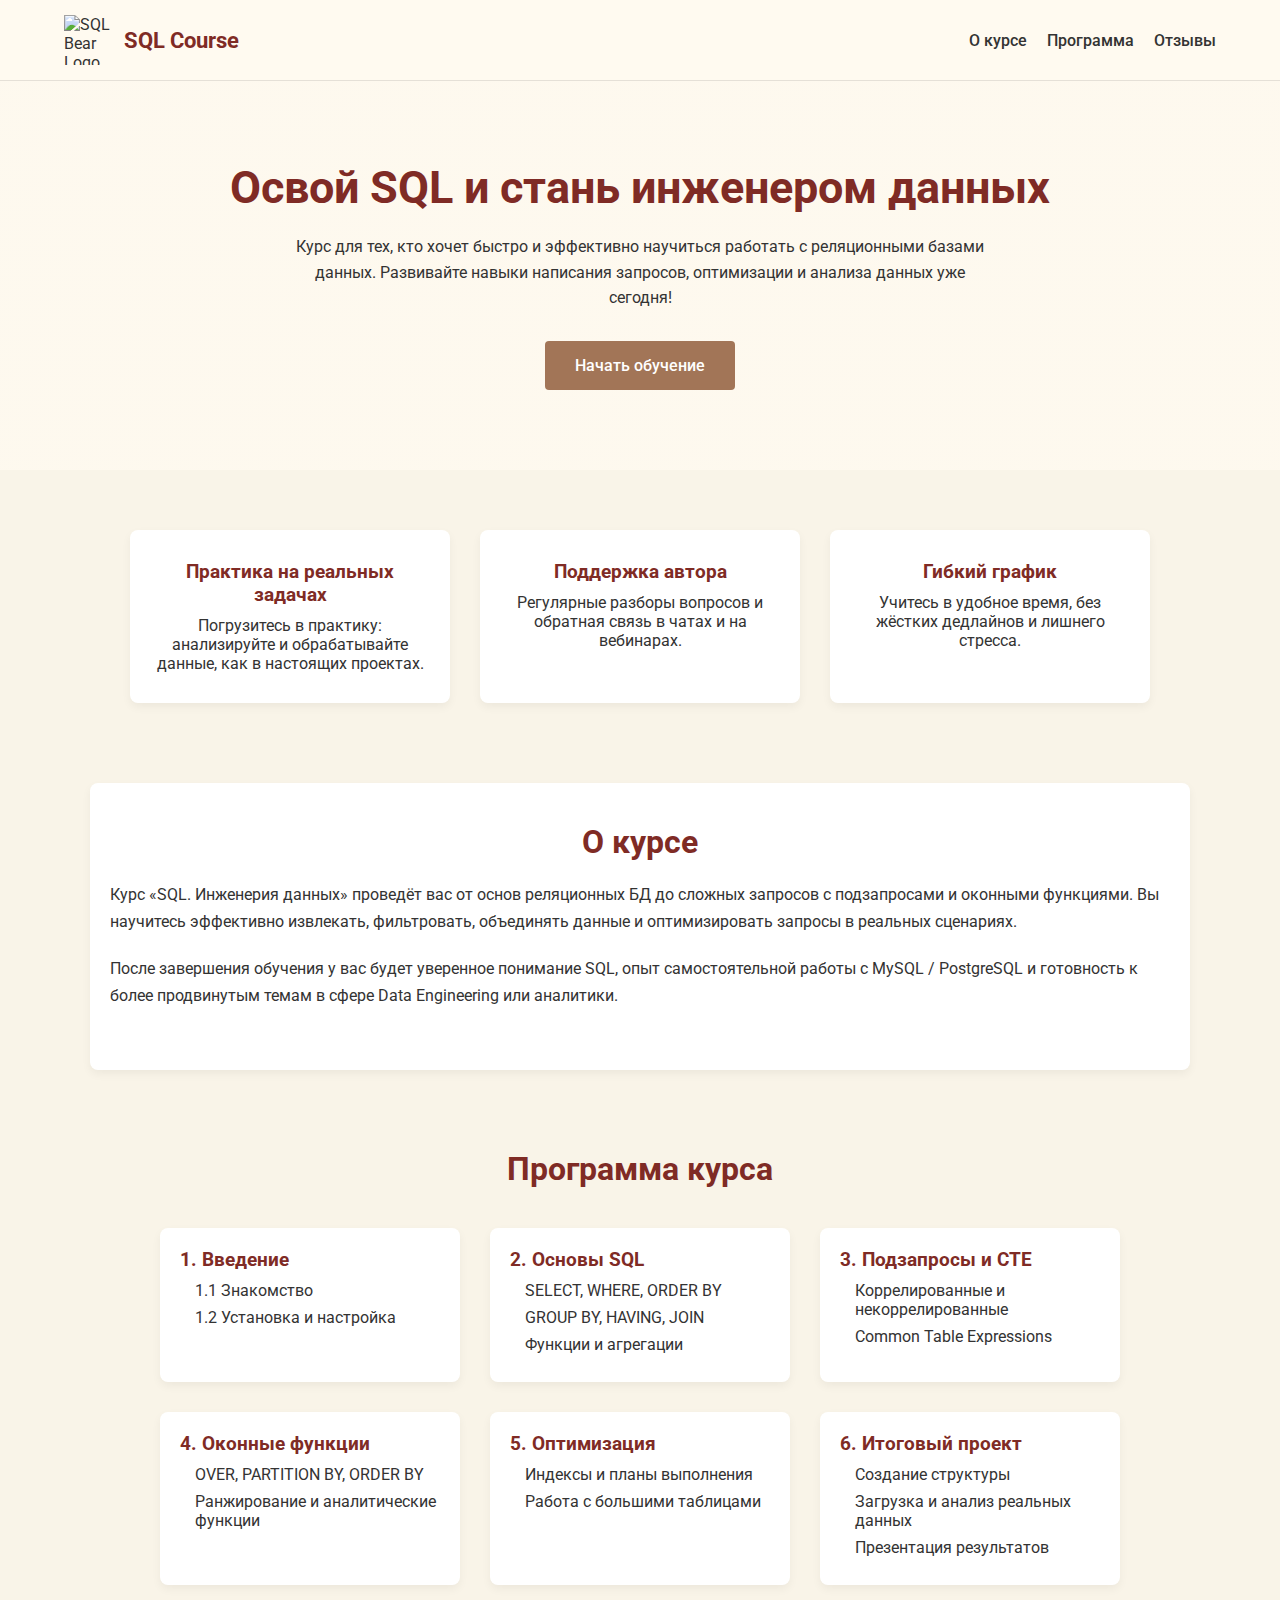
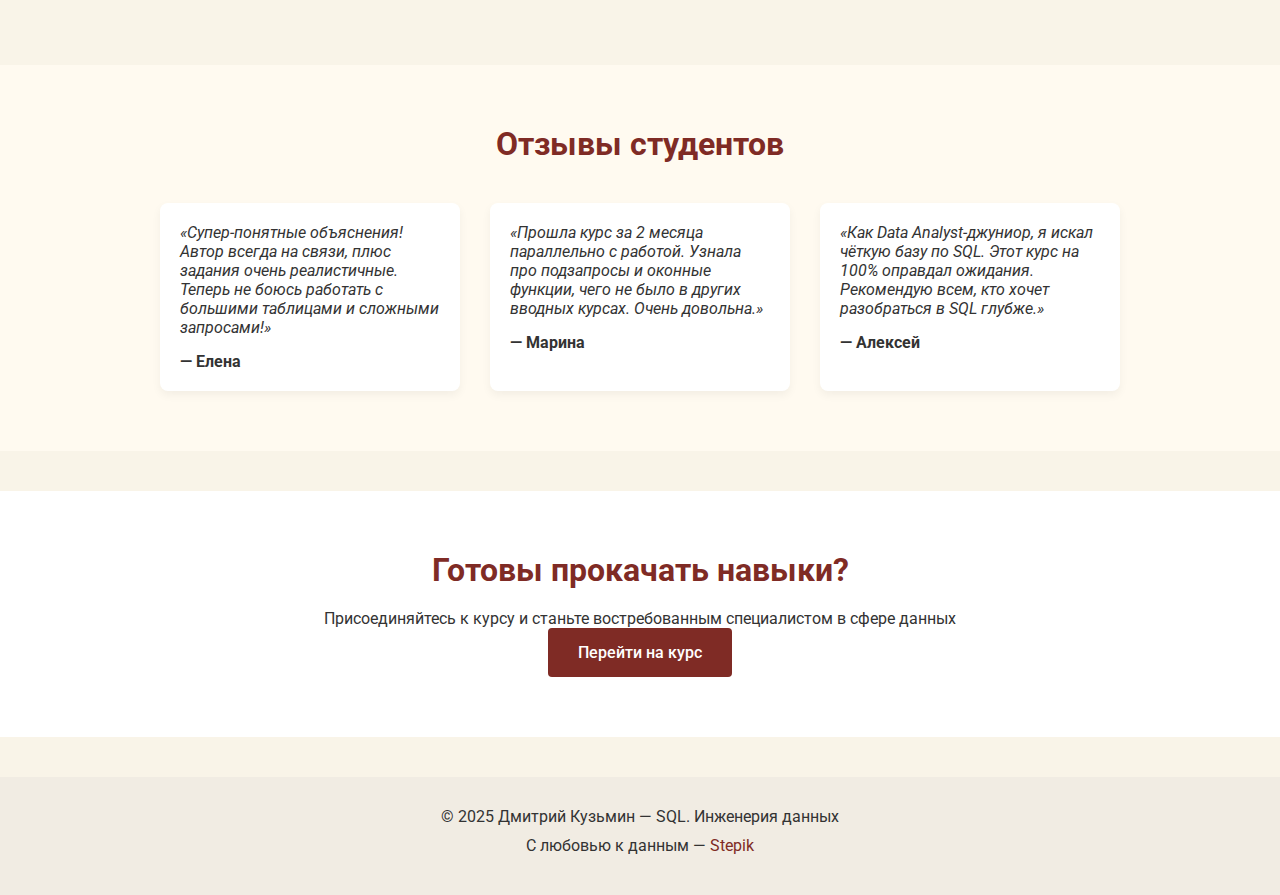
==== commit f9f7a67f: "edit" ====
--- a/index.html
+++ b/index.html
@@ -3,14 +3,16 @@
 <head>
   <meta charset="UTF-8" />
   <title>SQL. Инженерия данных — курс</title>
-  <!-- Google Fonts -->
-  <link rel="preconnect" href="https://fonts.googleapis.com" />
-  <link rel="preconnect" href="https://fonts.gstatic.com" crossorigin />
-  <link
-    href="https://fonts.googleapis.com/css2?family=Roboto:wght@400;500;700&display=swap"
-    rel="stylesheet"
-  />
-  <!-- Font Awesome Icons -->
+  <meta name="viewport" content="width=device-width, initial-scale=1.0" />
+
+  <!-- Google Fonts (пример: Roboto) -->
+  <link rel="preconnect" href="https://fonts.googleapis.com">
+  <link rel="preconnect" href="https://fonts.gstatic.com" crossorigin>
+  <link 
+    href="https://fonts.googleapis.com/css2?family=Roboto:wght@400;500;700&display=swap" 
+    rel="stylesheet">
+
+  <!-- Font Awesome (иконки, если понадобятся) -->
   <link
     rel="stylesheet"
     href="https://cdnjs.cloudflare.com/ajax/libs/font-awesome/6.0.0-beta3/css/all.min.css"
@@ -18,95 +20,126 @@
     crossorigin="anonymous"
     referrerpolicy="no-referrer"
   />
-  <meta name="viewport" content="width=device-width, initial-scale=1.0" />
+
   <style>
-    /* Сброс */
+    /* ---------- Общие стили и цветовая палитра ---------- */
+    :root {
+      /* Базовый светлый фон (бежевый) */
+      --color-bg: #f9f4e8;
+      /* Основной тёмно-коричневый/бордовый (для заголовков, акцентов) */
+      --color-primary: #7f2b25;
+      /* Вспомогательный коричневый для кнопок, иконок и т. п. */
+      --color-accent: #a27557;
+      /* Цвет текста */
+      --color-text: #333;
+    }
+
     * {
       margin: 0;
       padding: 0;
       box-sizing: border-box;
+      font-family: 'Roboto', sans-serif;
     }
 
     body {
-      font-family: 'Roboto', sans-serif;
-      color: #333;
-      background-color: #f9f9f9;
-      line-height: 1.5;
-    }
-
-    /* ---------- HEADER (Hero) ---------- */
+      background-color: var(--color-bg);
+      color: var(--color-text);
+    }
+
+    a {
+      text-decoration: none;
+    }
+
+    /* ---------- Шапка (header) с логотипом и навигацией ---------- */
     header {
+      display: flex;
+      align-items: center;
+      justify-content: space-between;
+      padding: 15px 5%;
+      background-color: #fffaf0; /* немного светлее для контраста */
+      border-bottom: 1px solid rgba(0, 0, 0, 0.1);
+    }
+
+    .logo-container {
+      display: flex;
+      align-items: center;
+      gap: 10px;
+    }
+
+    .logo-container img {
+      width: 50px; /* Подгоните размер логотипа */
+      height: 50px;
+    }
+
+    .logo-container h1 {
+      font-size: 1.4rem;
+      color: var(--color-primary);
+      font-weight: 700;
+    }
+
+    nav ul {
+      display: flex;
+      gap: 20px;
+      list-style: none;
+    }
+
+    nav a {
+      color: var(--color-text);
+      font-weight: 500;
+      transition: color 0.2s;
+    }
+
+    nav a:hover {
+      color: var(--color-primary);
+    }
+
+    /* ---------- Hero (большой баннер) ---------- */
+    .hero {
+      text-align: center;
+      padding: 80px 20px;
       background: linear-gradient(
-          rgba(0, 0, 0, 0.6),
-          rgba(0, 0, 0, 0.6)
+          rgba(255, 250, 240, 0.8),
+          rgba(255, 250, 240, 0.8)
         ),
-        url('https://source.unsplash.com/1600x900/?database,technology') center/cover
-          no-repeat;
-      padding: 80px 20px;
-      text-align: center;
-      color: #fff;
-    }
-
-    header h1 {
-      font-size: 3rem;
+        url('https://source.unsplash.com/1600x900/?database,technology') center/cover no-repeat;
+    }
+
+    .hero h2 {
+      font-size: 2.8rem;
+      color: var(--color-primary);
       margin-bottom: 20px;
-      animation: slideInDown 1s ease forwards;
-      opacity: 0;
-      transform: translateY(-50px);
-    }
-
-    header p {
-      font-size: 1.2rem;
+    }
+
+    .hero p {
       max-width: 700px;
       margin: 0 auto 30px;
-      opacity: 0;
-      transform: translateY(30px);
-      animation: fadeInUp 1s ease forwards;
-      animation-delay: 0.3s;
-    }
-
-    header .btn-cta {
+      line-height: 1.6;
+    }
+
+    .btn-cta {
       display: inline-block;
       padding: 15px 30px;
-      background-color: #00b894;
+      background-color: var(--color-accent);
       color: #fff;
       font-weight: 500;
       border: none;
-      border-radius: 6px;
+      border-radius: 4px;
       cursor: pointer;
-      text-decoration: none;
       font-size: 1rem;
-      opacity: 0;
-      transform: translateY(30px);
-      animation: fadeInUp 1s ease forwards;
-      animation-delay: 0.5s;
-    }
-
-    header .btn-cta:hover {
-      background-color: #019374;
-    }
-
-    @keyframes slideInDown {
-      to {
-        opacity: 1;
-        transform: translateY(0);
-      }
-    }
-
-    @keyframes fadeInUp {
-      to {
-        opacity: 1;
-        transform: translateY(0);
-      }
-    }
-
-    /* ---------- BENEFITS ---------- */
+      transition: background 0.3s;
+    }
+
+    .btn-cta:hover {
+      background-color: #8d6348;
+    }
+
+    /* ---------- Блок преимуществ ---------- */
     .benefits {
       display: flex;
       flex-wrap: wrap;
+      gap: 30px;
       justify-content: center;
-      gap: 30px;
-      max-width: 1000px;
+      max-width: 1100px;
       margin: 40px auto;
       padding: 20px;
     }
@@ -114,44 +147,44 @@
     .benefit-item {
       background: #fff;
       border-radius: 8px;
-      box-shadow: 0 4px 10px rgba(0, 0, 0, 0.06);
+      box-shadow: 0 4px 10px rgba(0, 0, 0, 0.05);
       flex: 1 1 300px;
       max-width: 320px;
       padding: 30px 20px;
       text-align: center;
-      transition: transform 0.3s ease;
+      transition: transform 0.3s;
     }
 
     .benefit-item:hover {
-      transform: translateY(-5px);
+      transform: translateY(-3px);
     }
 
     .benefit-item i {
       font-size: 2rem;
       margin-bottom: 15px;
-      color: #007acc;
+      color: var(--color-primary);
     }
 
     .benefit-item h3 {
       margin-bottom: 10px;
-      font-size: 1.3rem;
-      color: #444;
-    }
-
-    /* ---------- ABOUT COURSE ---------- */
+      font-size: 1.2rem;
+      color: var(--color-primary);
+    }
+
+    /* ---------- О курсе ---------- */
     .about-course {
-      max-width: 1000px;
+      max-width: 1100px;
       margin: 60px auto;
       background-color: #fff;
-      box-shadow: 0 4px 10px rgba(0, 0, 0, 0.06);
       border-radius: 8px;
-      padding: 40px;
+      box-shadow: 0 4px 10px rgba(0, 0, 0, 0.05);
+      padding: 40px 20px;
     }
 
     .about-course h2 {
       text-align: center;
       font-size: 2rem;
-      color: #007acc;
+      color: var(--color-primary);
       margin-bottom: 20px;
     }
 
@@ -160,17 +193,18 @@
       line-height: 1.7;
     }
 
-    /* ---------- PROGRAM ---------- */
+    /* ---------- Программа (пример) ---------- */
     .course-program {
-      max-width: 1000px;
+      max-width: 1100px;
       margin: 60px auto;
       padding: 20px;
     }
 
     .course-program h2 {
       text-align: center;
-      color: #007acc;
+      color: var(--color-primary);
       margin-bottom: 40px;
+      font-size: 2rem;
     }
 
     .modules-container {
@@ -183,21 +217,20 @@
     .module-card {
       background: #fff;
       border-radius: 8px;
-      box-shadow: 0 4px 10px rgba(0, 0, 0, 0.06);
+      box-shadow: 0 4px 10px rgba(0, 0, 0, 0.05);
       padding: 20px;
       max-width: 300px;
       flex: 1 1 300px;
-      position: relative;
-      transition: transform 0.3s ease;
+      transition: transform 0.3s;
     }
 
     .module-card:hover {
-      transform: translateY(-5px);
+      transform: translateY(-3px);
     }
 
     .module-card h3 {
       font-size: 1.2rem;
-      color: #007acc;
+      color: var(--color-primary);
       margin-bottom: 10px;
     }
 
@@ -214,190 +247,94 @@
     }
 
     .module-card li::before {
-      content: "\f061";
+      content: "\f061"; /* Иконка стрелки из Font Awesome */
       font-family: "Font Awesome 6 Free";
       font-weight: 900;
       position: absolute;
       left: 0;
-      color: #007acc;
-    }
-
-    /* ---------- SLIDER (REVIEWS) ---------- */
+      color: var(--color-primary);
+    }
+
+    /* ---------- Отзывы (пример слайдера можно добавить) ---------- */
     .reviews {
-      background-color: #f0f6ff;
+      background-color: #fffaf0;
       padding: 60px 20px;
-      position: relative;
-      overflow: hidden;
+      text-align: center;
     }
 
     .reviews h2 {
-      text-align: center;
-      margin-bottom: 30px;
-      color: #007acc;
-    }
-
-    .slider-container {
-      max-width: 800px;
+      color: var(--color-primary);
+      margin-bottom: 40px;
+      font-size: 2rem;
+    }
+
+    /* Для упрощения: три отзыва в ряд */
+    .review-list {
+      display: flex;
+      flex-wrap: wrap;
+      gap: 30px;
+      justify-content: center;
+      max-width: 1100px;
       margin: 0 auto;
-      position: relative;
-    }
-
-    .slider-wrapper {
-      display: flex;
-      transition: transform 0.4s ease-in-out;
-    }
-
-    .slide {
-      min-width: 100%;
-      box-sizing: border-box;
-      padding: 30px;
-    }
-
-    .slide-content {
+    }
+
+    .review-item {
       background: #fff;
       border-radius: 8px;
-      box-shadow: 0 4px 10px rgba(0, 0, 0, 0.06);
+      box-shadow: 0 4px 10px rgba(0, 0, 0, 0.05);
       padding: 20px;
-      text-align: center;
-    }
-
-    .slide-content p {
+      max-width: 300px;
+      text-align: left;
+    }
+
+    .review-item p {
       font-style: italic;
       margin-bottom: 15px;
-      line-height: 1.6;
     }
 
     .review-author {
       font-weight: bold;
-      color: #333;
-    }
-
-    .slider-buttons {
-      position: absolute;
-      top: 50%;
-      transform: translateY(-50%);
-      width: 100%;
-      display: flex;
-      justify-content: space-between;
-    }
-
-    .slider-buttons button {
-      background: #007acc;
-      color: #fff;
-      border: none;
-      padding: 10px 18px;
-      font-size: 1rem;
-      cursor: pointer;
-      border-radius: 50%;
-      opacity: 0.8;
-    }
-
-    .slider-buttons button:hover {
-      opacity: 1;
-    }
-
-    /* ---------- SLIDER (SCREENSHOTS) ---------- */
-    .screenshots {
-      max-width: 1000px;
-      margin: 40px auto;
-      padding: 20px;
-      position: relative;
-    }
-
-    .screenshots h2 {
-      text-align: center;
-      margin-bottom: 30px;
-      color: #007acc;
-    }
-
-    .screenshots-container {
-      overflow: hidden;
-      position: relative;
-    }
-
-    .screenshots-wrapper {
-      display: flex;
-      transition: transform 0.4s ease-in-out;
-    }
-
-    .screenshot-slide {
-      min-width: 100%;
-      box-sizing: border-box;
-      padding: 10px;
-      display: flex;
-      justify-content: center;
-      align-items: center;
-    }
-
-    .screenshot-slide img {
-      width: 80%;
-      max-height: 400px;
-      object-fit: contain;
-      border: 2px solid #ddd;
-      border-radius: 6px;
+      color: var(--color-text);
+    }
+
+    /* ---------- CTA (повторный призыв к действию) ---------- */
+    .cta-block {
+      text-align: center;
+      padding: 60px 20px;
       background-color: #fff;
-    }
-
-    .screenshots-buttons {
-      position: absolute;
-      top: 50%;
-      transform: translateY(-50%);
-      width: 100%;
-      display: flex;
-      justify-content: space-between;
-    }
-
-    .screenshots-buttons button {
-      background: #007acc;
-      color: #fff;
-      border: none;
-      padding: 10px 18px;
-      font-size: 1rem;
-      cursor: pointer;
-      border-radius: 50%;
-      opacity: 0.8;
-    }
-
-    .screenshots-buttons button:hover {
-      opacity: 1;
-    }
-
-    /* ---------- CTA BLOCK ---------- */
-    .cta-block {
-      text-align: center;
-      padding: 60px 20px;
+      margin-top: 40px;
     }
 
     .cta-block h2 {
       font-size: 2rem;
-      color: #007acc;
+      color: var(--color-primary);
       margin-bottom: 20px;
     }
 
     .cta-block .btn-cta {
       display: inline-block;
       padding: 15px 30px;
-      background-color: #007acc;
+      background-color: var(--color-primary);
       color: #fff;
       font-weight: 500;
       border: none;
-      border-radius: 6px;
+      border-radius: 4px;
       cursor: pointer;
-      text-decoration: none;
       font-size: 1rem;
+      transition: background 0.3s;
     }
 
     .cta-block .btn-cta:hover {
-      background-color: #005c99;
+      background-color: #6e241f;
     }
 
     /* ---------- FOOTER ---------- */
     footer {
-      background-color: #333;
-      color: #fff;
-      padding: 30px;
+      background-color: #f1ece3;
+      padding: 30px 5%;
       text-align: center;
       margin-top: 40px;
+      color: var(--color-text);
     }
 
     footer p {
@@ -405,7 +342,7 @@
     }
 
     footer a {
-      color: #00b894;
+      color: var(--color-primary);
       text-decoration: none;
     }
 
@@ -413,306 +350,180 @@
       text-decoration: underline;
     }
 
-    /* ---------- RESPONSIVE ---------- */
+    /* ---------- Адаптивность ---------- */
     @media (max-width: 768px) {
-      header h1 {
-        font-size: 2.2rem;
-      }
-      header p {
-        font-size: 1rem;
-      }
       .benefits,
-      .modules-container {
+      .modules-container,
+      .review-list {
         gap: 20px;
       }
-      .reviews h2,
-      .screenshots h2 {
-        margin-bottom: 20px;
+
+      .review-item {
+        max-width: 100%;
       }
-      .screenshots-wrapper {
-        flex-direction: column; /* Если нужно, можно оставить row */
+
+      .logo-container h1 {
+        font-size: 1.1rem;
       }
-      .screenshot-slide img {
-        width: 90%;
-        max-height: 300px;
+
+      .hero h2 {
+        font-size: 2rem;
       }
     }
   </style>
 </head>
 <body>
-
-<!-- ---------- HEADER ---------- -->
-<header>
-  <h1>SQL. Инженерия данных</h1>
-  <p>Пройдите увлекательный путь от новичка до уверенного специалиста по базам данных!</p>
-  <a class="btn-cta" href="#program">Присоединиться к курсу</a>
-</header>
-
-<!-- ---------- BENEFITS ---------- -->
-<section class="benefits">
-  <div class="benefit-item">
-    <i class="fas fa-laptop-code"></i>
-    <h3>Практика с реальными задачами</h3>
-    <p>Решаем кейсы, основанные на реальных проектах. Никакой воды, только актуальные знания.</p>
-  </div>
-  <div class="benefit-item">
-    <i class="fas fa-chalkboard-teacher"></i>
-    <h3>Поддержка эксперта</h3>
-    <p>Регулярные разборы ошибок, ответы на вопросы и дополнительные материалы в чатах.</p>
-  </div>
-  <div class="benefit-item">
-    <i class="fas fa-user-clock"></i>
-    <h3>Гибкий график</h3>
-    <p>Никаких жёстких дедлайнов: учитесь в своём темпе и пересматривайте материалы в любое время.</p>
-  </div>
-</section>
-
-<!-- ---------- ABOUT COURSE ---------- -->
-<div class="about-course" id="about">
-  <h2>О курсе</h2>
-  <p>
-    Данный курс — отличный старт для тех, кто делает первые шаги в мире реляционных баз данных и SQL. 
-    Вас ждут короткие видеоуроки, практические задания, а также финальный проект, где вы создадите, 
-    оптимизируете и проанализируете базу данных, максимально приблизившись к реальному опыту Data Engineer.
-  </p>
-  <p>
-    Мы пройдёмся по всем основным аспектам SQL: от создания таблиц и индексов 
-    до сложных подзапросов, CTE и оконных функций. Благодаря пошаговому формату,
-    вы легко усвоите материал и сможете применять его на практике уже во время обучения.
-  </p>
-</div>
-
-<!-- ---------- PROGRAM ---------- -->
-<section class="course-program" id="program">
-  <h2>Программа курса</h2>
-  <div class="modules-container">
-    <div class="module-card">
-      <h3>1. О курсе</h3>
+  <!-- ---------- HEADER с логотипом ---------- -->
+  <header>
+    <div class="logo-container">
+      <!-- Добавляем логотип (обязательно укажите реальный путь к файлу) -->
+      <img src="images/logo.png" alt="SQL Bear Logo" />
+      <h1>SQL Course</h1>
+    </div>
+    <!-- Пример простой навигации -->
+    <nav>
       <ul>
-        <li>1.1 Знакомство</li>
+        <li><a href="#about">О курсе</a></li>
+        <li><a href="#program">Программа</a></li>
+        <li><a href="#reviews">Отзывы</a></li>
       </ul>
+    </nav>
+  </header>
+
+  <!-- ---------- HERO SECTION ---------- -->
+  <section class="hero">
+    <h2>Освой SQL и стань инженером данных</h2>
+    <p>
+      Курс для тех, кто хочет быстро и эффективно научиться работать с реляционными базами данных. Развивайте навыки
+      написания запросов, оптимизации и анализа данных уже сегодня!
+    </p>
+    <button class="btn-cta">Начать обучение</button>
+  </section>
+
+  <!-- ---------- BENEFITS ---------- -->
+  <section class="benefits">
+    <div class="benefit-item">
+      <i class="fas fa-laptop-code"></i>
+      <h3>Практика на реальных задачах</h3>
+      <p>Погрузитесь в практику: анализируйте и обрабатывайте данные, как в настоящих проектах.</p>
     </div>
-    <div class="module-card">
-      <h3>2. Введение в SQL</h3>
-      <ul>
-        <li>2.1 Базы данных</li>
-        <li>2.2 Основы реляционных БД</li>
-        <li>2.3 Введение в SQL</li>
-      </ul>
+    <div class="benefit-item">
+      <i class="fas fa-chalkboard-teacher"></i>
+      <h3>Поддержка автора</h3>
+      <p>Регулярные разборы вопросов и обратная связь в чатах и на вебинарах.</p>
     </div>
-    <div class="module-card">
-      <h3>3. Типы данных</h3>
-      <ul>
-        <li>3.1 Основные типы</li>
-        <li>3.2 Выбор подходящих типов</li>
-        <li>3.3 Учебная БД</li>
-      </ul>
+    <div class="benefit-item">
+      <i class="fas fa-user-clock"></i>
+      <h3>Гибкий график</h3>
+      <p>Учитесь в удобное время, без жёстких дедлайнов и лишнего стресса.</p>
     </div>
-    <div class="module-card">
-      <h3>4. Основные операции</h3>
-      <ul>
-        <li>SELECT, WHERE</li>
-        <li>GROUP BY, JOIN</li>
-        <li>CASE, UNION</li>
-      </ul>
+  </section>
+
+  <!-- ---------- ABOUT COURSE ---------- -->
+  <section class="about-course" id="about">
+    <h2>О курсе</h2>
+    <p>
+      Курс «SQL. Инженерия данных» проведёт вас от основ реляционных БД до сложных запросов с подзапросами и оконными функциями.
+      Вы научитесь эффективно извлекать, фильтровать, объединять данные и оптимизировать запросы в реальных сценариях.
+    </p>
+    <p>
+      После завершения обучения у вас будет уверенное понимание SQL, опыт самостоятельной работы с MySQL / PostgreSQL и
+      готовность к более продвинутым темам в сфере Data Engineering или аналитики.
+    </p>
+  </section>
+
+  <!-- ---------- PROGRAM (пример) ---------- -->
+  <section class="course-program" id="program">
+    <h2>Программа курса</h2>
+    <div class="modules-container">
+      <div class="module-card">
+        <h3>1. Введение</h3>
+        <ul>
+          <li>1.1 Знакомство</li>
+          <li>1.2 Установка и настройка</li>
+        </ul>
+      </div>
+      <div class="module-card">
+        <h3>2. Основы SQL</h3>
+        <ul>
+          <li>SELECT, WHERE, ORDER BY</li>
+          <li>GROUP BY, HAVING, JOIN</li>
+          <li>Функции и агрегации</li>
+        </ul>
+      </div>
+      <div class="module-card">
+        <h3>3. Подзапросы и CTE</h3>
+        <ul>
+          <li>Коррелированные и некоррелированные</li>
+          <li>Common Table Expressions</li>
+        </ul>
+      </div>
+      <div class="module-card">
+        <h3>4. Оконные функции</h3>
+        <ul>
+          <li>OVER, PARTITION BY, ORDER BY</li>
+          <li>Ранжирование и аналитические функции</li>
+        </ul>
+      </div>
+      <div class="module-card">
+        <h3>5. Оптимизация</h3>
+        <ul>
+          <li>Индексы и планы выполнения</li>
+          <li>Работа с большими таблицами</li>
+        </ul>
+      </div>
+      <div class="module-card">
+        <h3>6. Итоговый проект</h3>
+        <ul>
+          <li>Создание структуры</li>
+          <li>Загрузка и анализ реальных данных</li>
+          <li>Презентация результатов</li>
+        </ul>
+      </div>
     </div>
-    <div class="module-card">
-      <h3>5. Подзапросы и CTE</h3>
-      <ul>
-        <li>Подзапросы</li>
-        <li>Common Table Expressions</li>
-      </ul>
+  </section>
+
+  <!-- ---------- REVIEWS ---------- -->
+  <section class="reviews" id="reviews">
+    <h2>Отзывы студентов</h2>
+    <div class="review-list">
+      <div class="review-item">
+        <p>
+          «Супер-понятные объяснения! Автор всегда на связи, плюс задания очень реалистичные. Теперь не боюсь работать
+          с большими таблицами и сложными запросами!»
+        </p>
+        <div class="review-author">— Елена</div>
+      </div>
+      <div class="review-item">
+        <p>
+          «Прошла курс за 2 месяца параллельно с работой. Узнала про подзапросы и оконные функции, чего не было в других
+          вводных курсах. Очень довольна.»
+        </p>
+        <div class="review-author">— Марина</div>
+      </div>
+      <div class="review-item">
+        <p>
+          «Как Data Analyst-джуниор, я искал чёткую базу по SQL. Этот курс на 100% оправдал ожидания. Рекомендую всем,
+          кто хочет разобраться в SQL глубже.»
+        </p>
+        <div class="review-author">— Алексей</div>
+      </div>
     </div>
-    <div class="module-card">
-      <h3>6. Управление схемой</h3>
-      <ul>
-        <li>Создание и изменение таблиц</li>
-        <li>Индексы, внешние ключи</li>
-        <li>Представления (View)</li>
-      </ul>
-    </div>
-    <div class="module-card">
-      <h3>7. Оконные функции</h3>
-      <ul>
-        <li>Общие сведения</li>
-        <li>Сравнение с агрегатными</li>
-        <li>Синтаксис окон</li>
-      </ul>
-    </div>
-    <div class="module-card">
-      <h3>8. Продвинутые темы SQL</h3>
-      <ul>
-        <li>Оптимизация</li>
-        <li>Ранжирующие функции</li>
-        <li>Практические кейсы</li>
-      </ul>
-    </div>
-    <div class="module-card">
-      <h3>9. Настройка окружения</h3>
-      <ul>
-        <li>Установка MySQL</li>
-        <li>DBeaver</li>
-        <li>Импорт/экспорт</li>
-      </ul>
-    </div>
-    <div class="module-card">
-      <h3>10. Проект + Бонус</h3>
-      <ul>
-        <li>Финальный проект</li>
-        <li>Расширенная практика</li>
-        <li>Поддержка и разбор</li>
-      </ul>
-    </div>
-  </div>
-</section>
-
-<!-- ---------- REVIEWS SLIDER ---------- -->
-<section class="reviews">
-  <h2>Отзывы студентов</h2>
-  <div class="slider-container">
-    <div class="slider-wrapper" id="reviewsSlider">
-
-      <!-- Slide 1 -->
-      <div class="slide">
-        <div class="slide-content">
-          <p>
-            «Мне курс понравился. Форма подачи материала проста, но понятна. Автор активно 
-            поддерживает студентов, что огромный плюс!»
-          </p>
-          <div class="review-author">— Алексей</div>
-        </div>
-      </div>
-
-      <!-- Slide 2 -->
-      <div class="slide">
-        <div class="slide-content">
-          <p>
-            «Прошла курс по рекомендации знакомого. Отлично, что есть и видео, и текст + 
-            интересные задачи. Автор постоянно на связи!»
-          </p>
-          <div class="review-author">— Марина</div>
-        </div>
-      </div>
-
-      <!-- Slide 3 -->
-      <div class="slide">
-        <div class="slide-content">
-          <p>
-            «Курс полезен новичкам. Автор быстро отвечает на вопросы и исправляет 
-            замечания. Очень удобно и эффективно!»
-          </p>
-          <div class="review-author">— Ирина</div>
-        </div>
-      </div>
-
-    </div>
-    <div class="slider-buttons">
-      <button id="prevReview"><i class="fas fa-chevron-left"></i></button>
-      <button id="nextReview"><i class="fas fa-chevron-right"></i></button>
-    </div>
-  </div>
-</section>
-
-<!-- ---------- SCREENSHOTS SLIDER ---------- -->
-<section class="screenshots">
-  <h2>Скриншоты уроков</h2>
-  <div class="screenshots-container">
-    <div class="screenshots-wrapper" id="screenshotsSlider">
-      <!-- Slide 1 -->
-      <div class="screenshot-slide">
-        <img src="screenshot1.png" alt="Скриншот урока 1" />
-      </div>
-      <!-- Slide 2 -->
-      <div class="screenshot-slide">
-        <img src="screenshot2.png" alt="Скриншот урока 2" />
-      </div>
-      <!-- Slide 3 -->
-      <div class="screenshot-slide">
-        <img src="screenshot3.png" alt="Скриншот урока 3" />
-      </div>
-    </div>
-    <div class="screenshots-buttons">
-      <button id="prevScreenshot"><i class="fas fa-chevron-left"></i></button>
-      <button id="nextScreenshot"><i class="fas fa-chevron-right"></i></button>
-    </div>
-  </div>
-</section>
-
-<!-- ---------- CTA BLOCK ---------- -->
-<section class="cta-block">
-  <h2>Начни учиться уже сегодня</h2>
-  <p>Сделай шаг навстречу карьере инженера данных или аналитика</p>
-  <a class="btn-cta" href="https://stepik.org/course/210499/promo" target="_blank">
-    Перейти на курс
-  </a>
-</section>
-
-<!-- ---------- FOOTER ---------- -->
-<footer>
-  <p>&copy; 2025 Дмитрий Кузьмин — SQL. Инженерия данных</p>
-  <p>
-    Сделано с любовью к данным | <a href="https://stepik.org/" target="_blank">Stepik</a>
-  </p>
-</footer>
-
-<script>
-  // ---------------- REVIEWS SLIDER ----------------
-  const reviewsSlider = document.getElementById('reviewsSlider');
-  const prevReviewBtn = document.getElementById('prevReview');
-  const nextReviewBtn = document.getElementById('nextReview');
-
-  let reviewIndex = 0;
-  const reviewSlides = document.querySelectorAll('#reviewsSlider .slide');
-
-  function showReviewSlide(index) {
-    // Учитываем количество слайдов
-    if (index < 0) {
-      reviewIndex = reviewSlides.length - 1;
-    } else if (index >= reviewSlides.length) {
-      reviewIndex = 0;
-    } else {
-      reviewIndex = index;
-    }
-    // Смещение по ширине контейнера
-    reviewsSlider.style.transform = `translateX(-${reviewIndex * 100}%)`;
-  }
-
-  prevReviewBtn.addEventListener('click', () => {
-    showReviewSlide(reviewIndex - 1);
-  });
-  nextReviewBtn.addEventListener('click', () => {
-    showReviewSlide(reviewIndex + 1);
-  });
-
-  // ---------------- SCREENSHOTS SLIDER ----------------
-  const screenshotsSlider = document.getElementById('screenshotsSlider');
-  const prevScreenshotBtn = document.getElementById('prevScreenshot');
-  const nextScreenshotBtn = document.getElementById('nextScreenshot');
-
-  let screenshotIndex = 0;
-  const screenshotSlides = document.querySelectorAll('#screenshotsSlider .screenshot-slide');
-
-  function showScreenshotSlide(index) {
-    if (index < 0) {
-      screenshotIndex = screenshotSlides.length - 1;
-    } else if (index >= screenshotSlides.length) {
-      screenshotIndex = 0;
-    } else {
-      screenshotIndex = index;
-    }
-    screenshotsSlider.style.transform = `translateX(-${screenshotIndex * 100}%)`;
-  }
-
-  prevScreenshotBtn.addEventListener('click', () => {
-    showScreenshotSlide(screenshotIndex - 1);
-  });
-  nextScreenshotBtn.addEventListener('click', () => {
-    showScreenshotSlide(screenshotIndex + 1);
-  });
-
-  // Инициируем начальное положение (0 слайд)
-  showReviewSlide(reviewIndex);
-  showScreenshotSlide(screenshotIndex);
-</script>
+  </section>
+
+  <!-- ---------- CTA BLOCK ---------- -->
+  <section class="cta-block">
+    <h2>Готовы прокачать навыки?</h2>
+    <p>Присоединяйтесь к курсу и станьте востребованным специалистом в сфере данных</p>
+    <a class="btn-cta" href="https://stepik.org/course/210499/promo" target="_blank">
+      Перейти на курс
+    </a>
+  </section>
+
+  <!-- ---------- FOOTER ---------- -->
+  <footer>
+    <p>&copy; 2025 Дмитрий Кузьмин — SQL. Инженерия данных</p>
+    <p>С любовью к данным — <a href="https://stepik.org/" target="_blank">Stepik</a></p>
+  </footer>
 </body>
 </html>
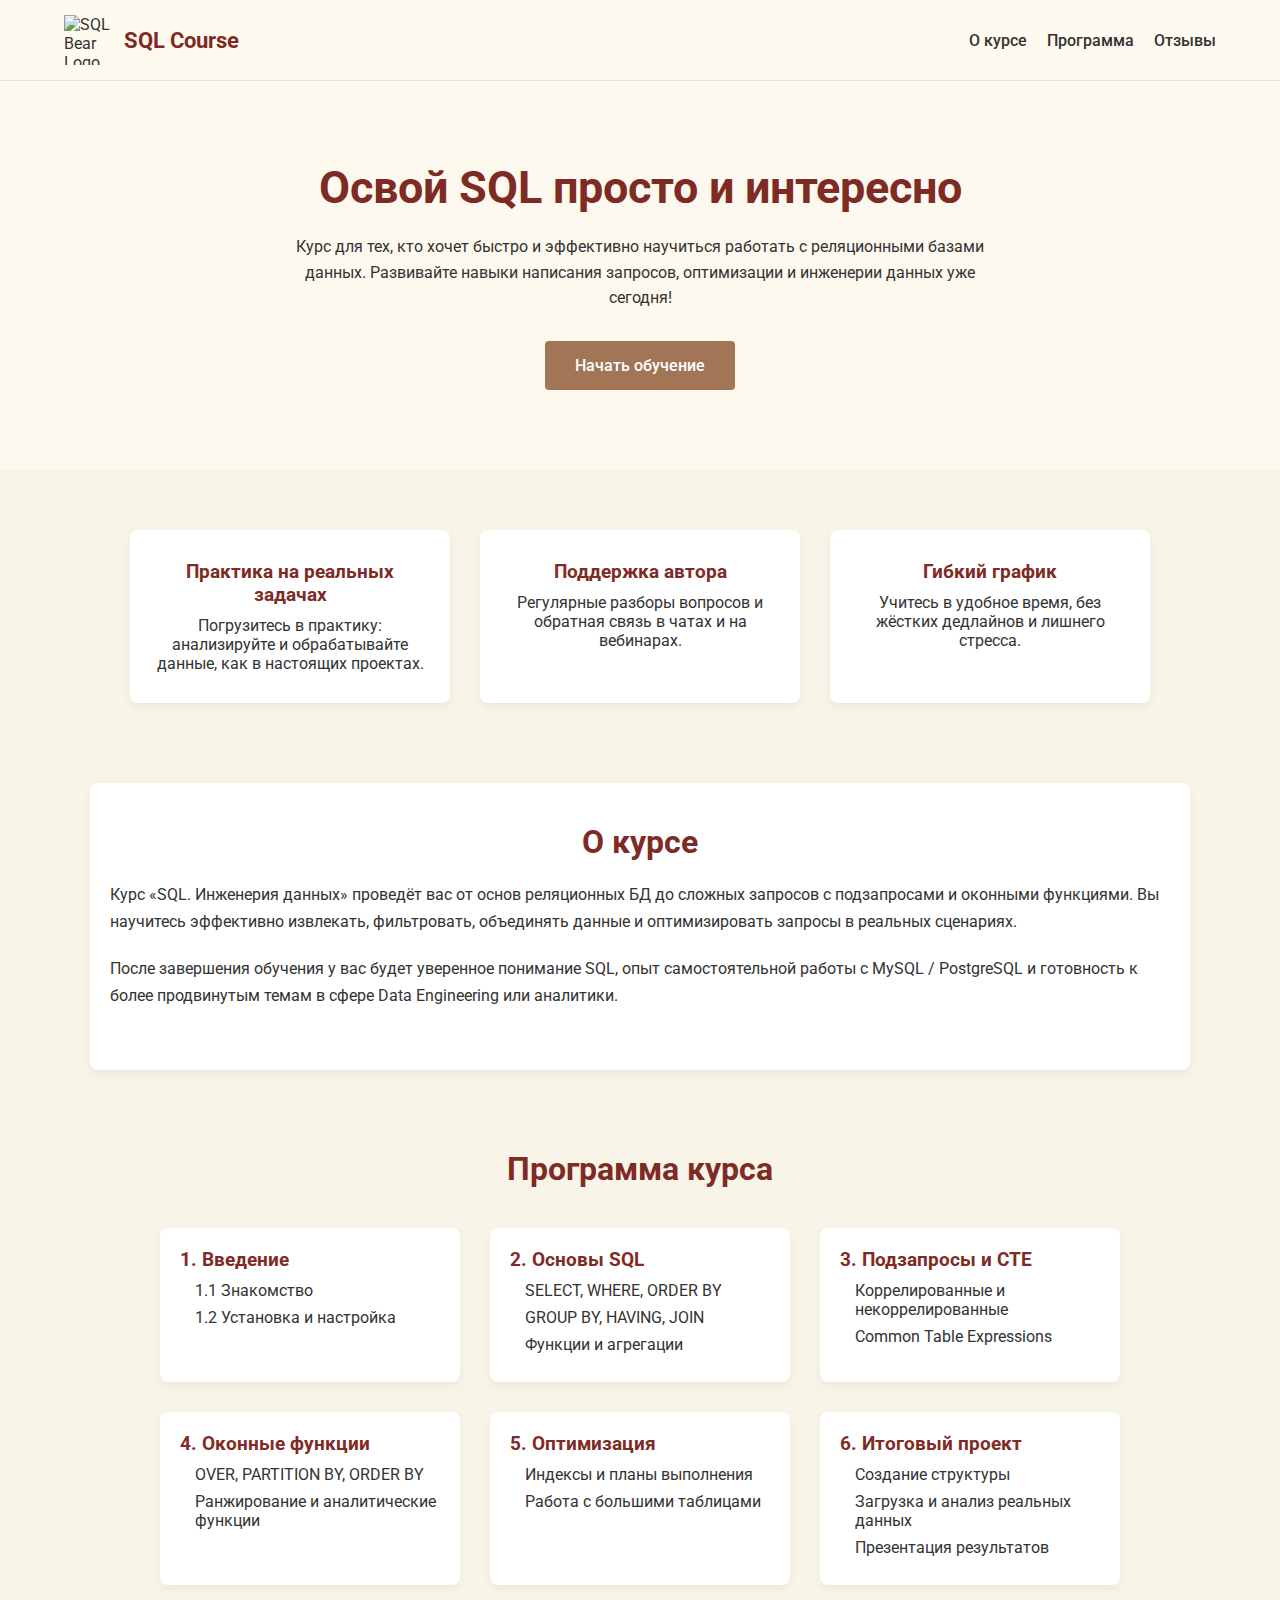
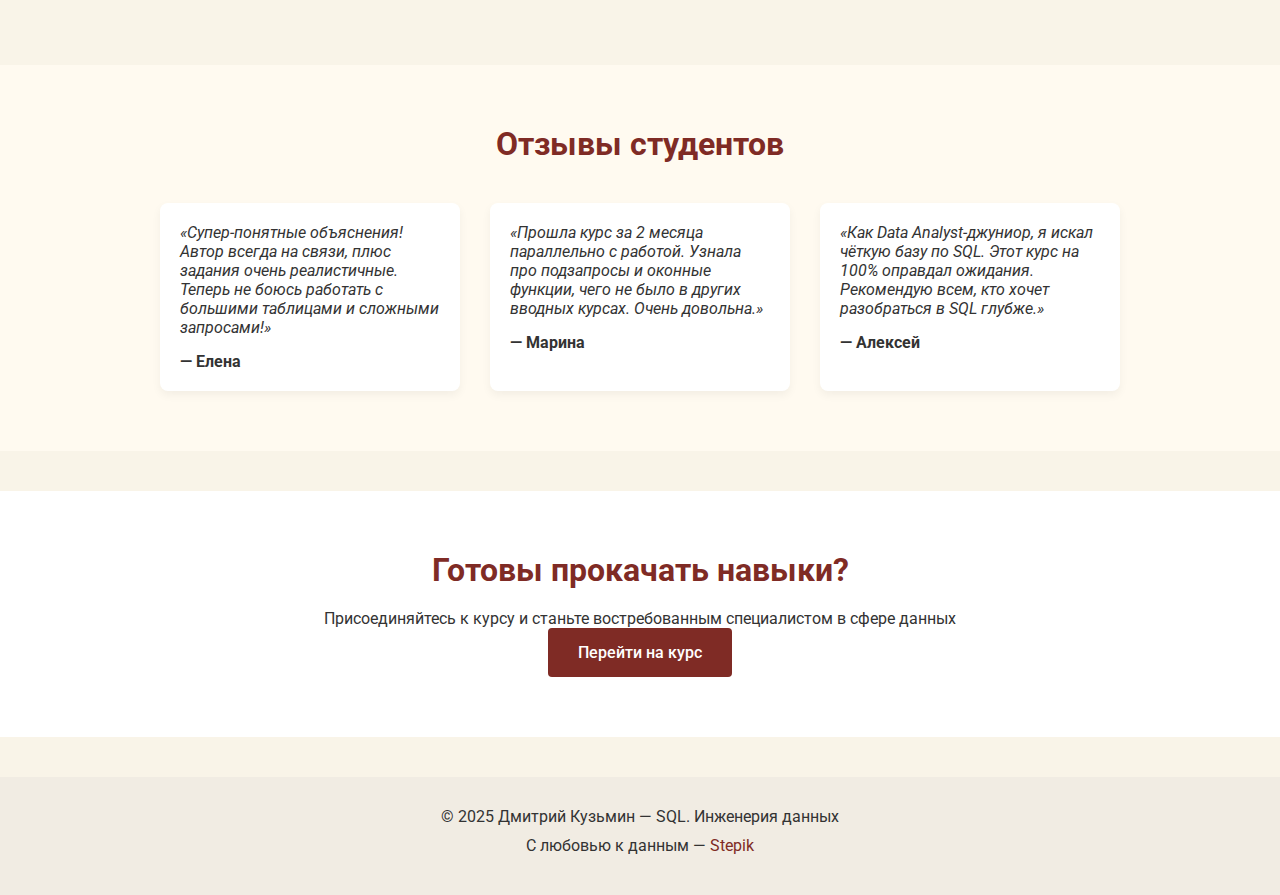
==== commit 53750667: "Update index.html" ====
--- a/index.html
+++ b/index.html
@@ -392,10 +392,10 @@
 
   <!-- ---------- HERO SECTION ---------- -->
   <section class="hero">
-    <h2>Освой SQL и стань инженером данных</h2>
+    <h2>Освой SQL просто и интересно</h2>
     <p>
       Курс для тех, кто хочет быстро и эффективно научиться работать с реляционными базами данных. Развивайте навыки
-      написания запросов, оптимизации и анализа данных уже сегодня!
+      написания запросов, оптимизации и инженерии данных уже сегодня!
     </p>
     <button class="btn-cta">Начать обучение</button>
   </section>
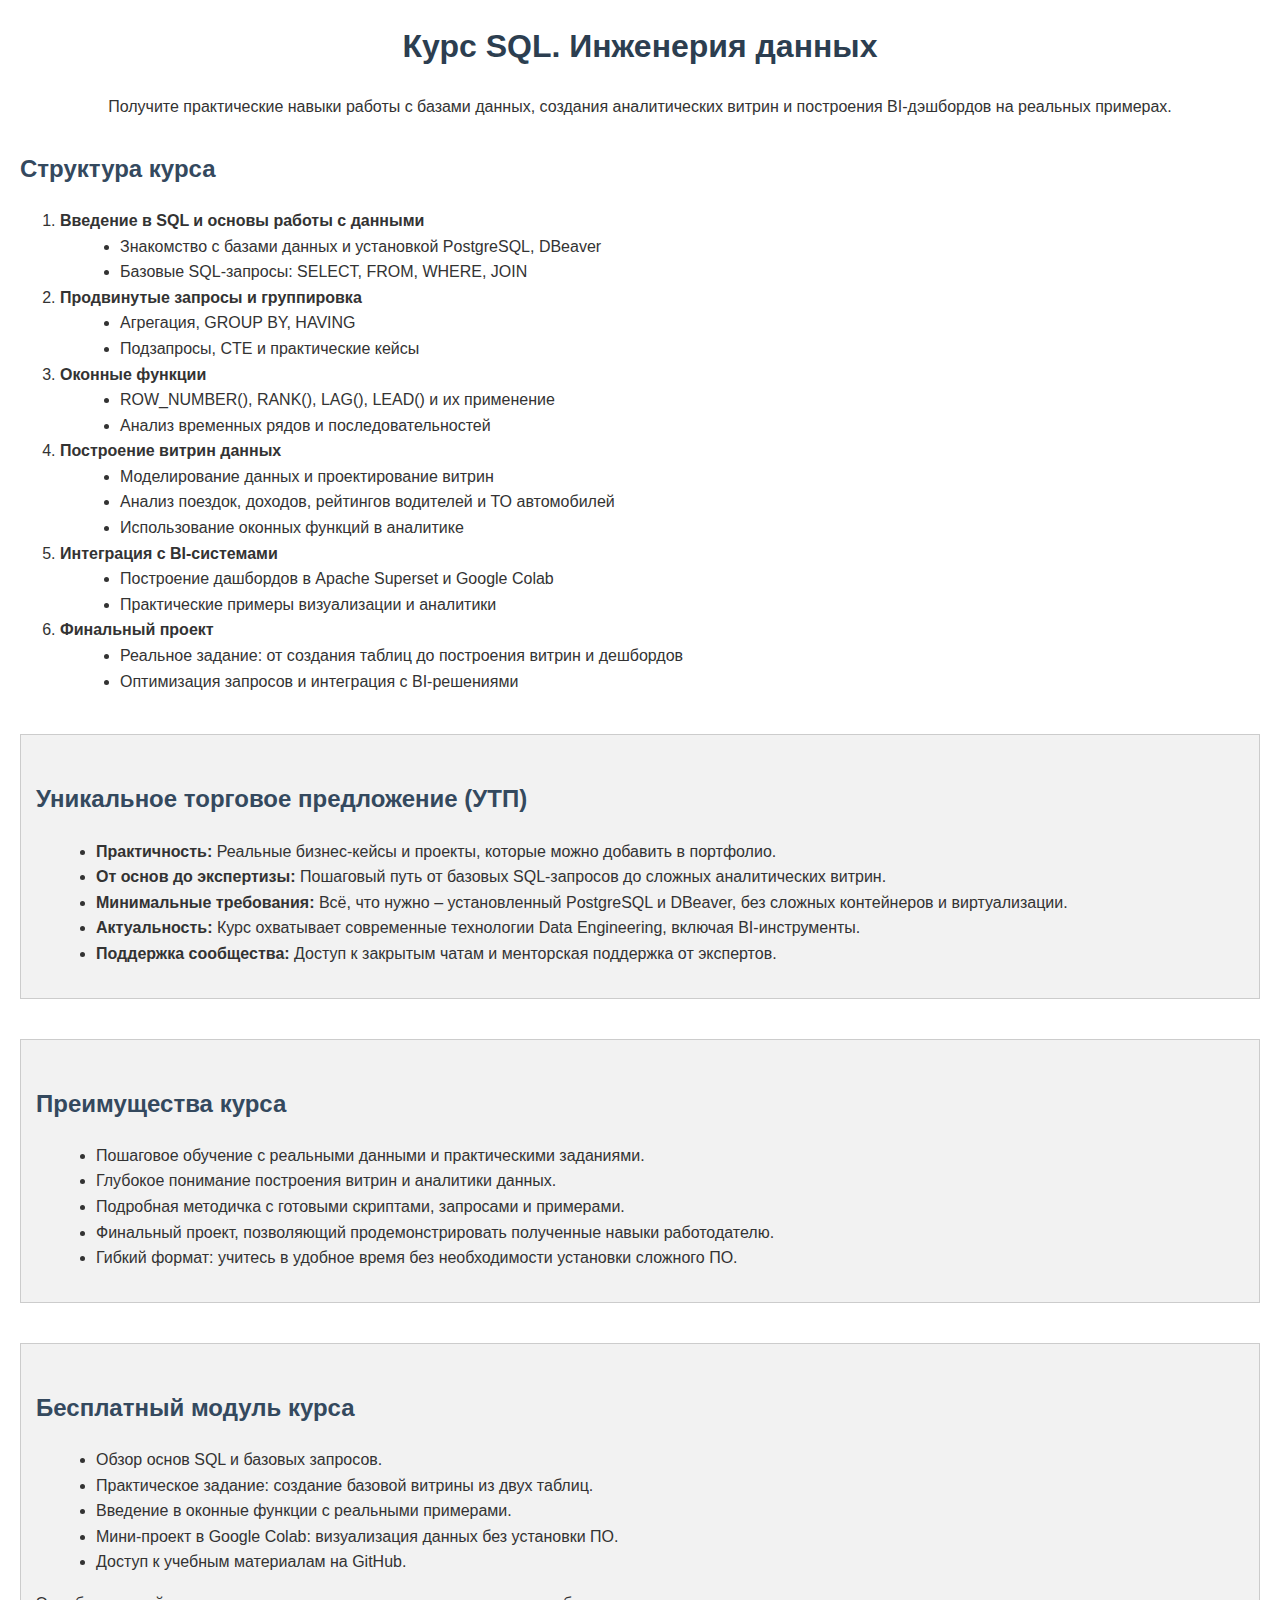
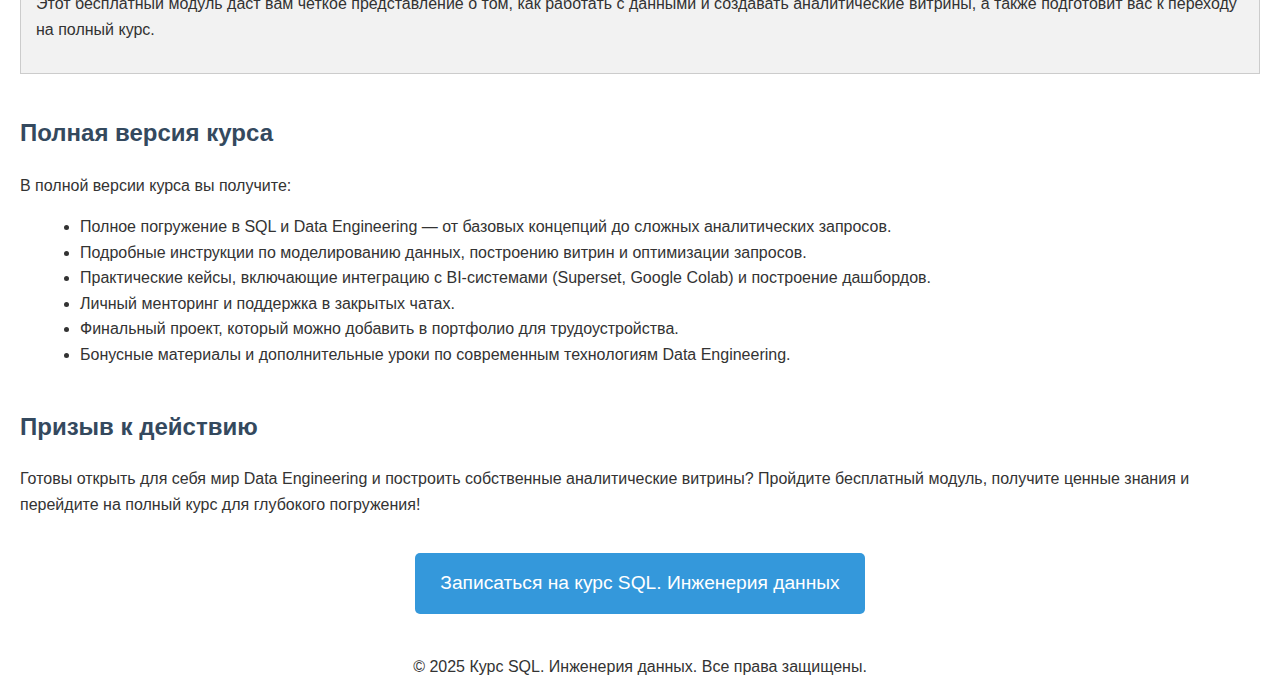
==== commit ab706717: "edit" ====
--- a/index.html
+++ b/index.html
@@ -1,529 +1,138 @@
 <!DOCTYPE html>
 <html lang="ru">
 <head>
-  <meta charset="UTF-8" />
-  <title>SQL. Инженерия данных — курс</title>
-  <meta name="viewport" content="width=device-width, initial-scale=1.0" />
-
-  <!-- Google Fonts (пример: Roboto) -->
-  <link rel="preconnect" href="https://fonts.googleapis.com">
-  <link rel="preconnect" href="https://fonts.gstatic.com" crossorigin>
-  <link 
-    href="https://fonts.googleapis.com/css2?family=Roboto:wght@400;500;700&display=swap" 
-    rel="stylesheet">
-
-  <!-- Font Awesome (иконки, если понадобятся) -->
-  <link
-    rel="stylesheet"
-    href="https://cdnjs.cloudflare.com/ajax/libs/font-awesome/6.0.0-beta3/css/all.min.css"
-    integrity="sha512-4Svm0GdYYqzx6HB2QfPJ+ug9lPk6kfPdUlLaXbAcaO/ikS3IEP3et2AdJ4+NhjXBDCEfPfN2AvI6rcCnxGk1Kg=="
-    crossorigin="anonymous"
-    referrerpolicy="no-referrer"
-  />
-
+  <meta charset="UTF-8">
+  <title>Курс SQL. Инженерия данных — Бесплатный модуль</title>
   <style>
-    /* ---------- Общие стили и цветовая палитра ---------- */
-    :root {
-      /* Базовый светлый фон (бежевый) */
-      --color-bg: #f9f4e8;
-      /* Основной тёмно-коричневый/бордовый (для заголовков, акцентов) */
-      --color-primary: #7f2b25;
-      /* Вспомогательный коричневый для кнопок, иконок и т. п. */
-      --color-accent: #a27557;
-      /* Цвет текста */
-      --color-text: #333;
+    body { font-family: Arial, sans-serif; margin: 20px; line-height: 1.6; color: #333; }
+    header, footer { text-align: center; }
+    h1 { color: #2C3E50; }
+    h2 { color: #34495E; margin-top: 30px; }
+    ul { list-style: disc; margin-left: 20px; }
+    .usp, .benefits, .free-module { background-color: #F2F2F2; border: 1px solid #ccc; padding: 15px; margin: 20px 0; }
+    .cta {
+      display: inline-block;
+      background-color: #3498DB;
+      color: #fff;
+      padding: 15px 25px;
+      text-decoration: none;
+      font-size: 1.2em;
+      border-radius: 5px;
+      margin-top: 20px;
     }
-
-    * {
-      margin: 0;
-      padding: 0;
-      box-sizing: border-box;
-      font-family: 'Roboto', sans-serif;
-    }
-
-    body {
-      background-color: var(--color-bg);
-      color: var(--color-text);
-    }
-
-    a {
-      text-decoration: none;
-    }
-
-    /* ---------- Шапка (header) с логотипом и навигацией ---------- */
-    header {
-      display: flex;
-      align-items: center;
-      justify-content: space-between;
-      padding: 15px 5%;
-      background-color: #fffaf0; /* немного светлее для контраста */
-      border-bottom: 1px solid rgba(0, 0, 0, 0.1);
-    }
-
-    .logo-container {
-      display: flex;
-      align-items: center;
-      gap: 10px;
-    }
-
-    .logo-container img {
-      width: 50px; /* Подгоните размер логотипа */
-      height: 50px;
-    }
-
-    .logo-container h1 {
-      font-size: 1.4rem;
-      color: var(--color-primary);
-      font-weight: 700;
-    }
-
-    nav ul {
-      display: flex;
-      gap: 20px;
-      list-style: none;
-    }
-
-    nav a {
-      color: var(--color-text);
-      font-weight: 500;
-      transition: color 0.2s;
-    }
-
-    nav a:hover {
-      color: var(--color-primary);
-    }
-
-    /* ---------- Hero (большой баннер) ---------- */
-    .hero {
-      text-align: center;
-      padding: 80px 20px;
-      background: linear-gradient(
-          rgba(255, 250, 240, 0.8),
-          rgba(255, 250, 240, 0.8)
-        ),
-        url('https://source.unsplash.com/1600x900/?database,technology') center/cover no-repeat;
-    }
-
-    .hero h2 {
-      font-size: 2.8rem;
-      color: var(--color-primary);
-      margin-bottom: 20px;
-    }
-
-    .hero p {
-      max-width: 700px;
-      margin: 0 auto 30px;
-      line-height: 1.6;
-    }
-
-    .btn-cta {
-      display: inline-block;
-      padding: 15px 30px;
-      background-color: var(--color-accent);
-      color: #fff;
-      font-weight: 500;
-      border: none;
-      border-radius: 4px;
-      cursor: pointer;
-      font-size: 1rem;
-      transition: background 0.3s;
-    }
-
-    .btn-cta:hover {
-      background-color: #8d6348;
-    }
-
-    /* ---------- Блок преимуществ ---------- */
-    .benefits {
-      display: flex;
-      flex-wrap: wrap;
-      gap: 30px;
-      justify-content: center;
-      max-width: 1100px;
-      margin: 40px auto;
-      padding: 20px;
-    }
-
-    .benefit-item {
-      background: #fff;
-      border-radius: 8px;
-      box-shadow: 0 4px 10px rgba(0, 0, 0, 0.05);
-      flex: 1 1 300px;
-      max-width: 320px;
-      padding: 30px 20px;
-      text-align: center;
-      transition: transform 0.3s;
-    }
-
-    .benefit-item:hover {
-      transform: translateY(-3px);
-    }
-
-    .benefit-item i {
-      font-size: 2rem;
-      margin-bottom: 15px;
-      color: var(--color-primary);
-    }
-
-    .benefit-item h3 {
-      margin-bottom: 10px;
-      font-size: 1.2rem;
-      color: var(--color-primary);
-    }
-
-    /* ---------- О курсе ---------- */
-    .about-course {
-      max-width: 1100px;
-      margin: 60px auto;
-      background-color: #fff;
-      border-radius: 8px;
-      box-shadow: 0 4px 10px rgba(0, 0, 0, 0.05);
-      padding: 40px 20px;
-    }
-
-    .about-course h2 {
-      text-align: center;
-      font-size: 2rem;
-      color: var(--color-primary);
-      margin-bottom: 20px;
-    }
-
-    .about-course p {
-      margin-bottom: 20px;
-      line-height: 1.7;
-    }
-
-    /* ---------- Программа (пример) ---------- */
-    .course-program {
-      max-width: 1100px;
-      margin: 60px auto;
-      padding: 20px;
-    }
-
-    .course-program h2 {
-      text-align: center;
-      color: var(--color-primary);
-      margin-bottom: 40px;
-      font-size: 2rem;
-    }
-
-    .modules-container {
-      display: flex;
-      flex-wrap: wrap;
-      gap: 30px;
-      justify-content: center;
-    }
-
-    .module-card {
-      background: #fff;
-      border-radius: 8px;
-      box-shadow: 0 4px 10px rgba(0, 0, 0, 0.05);
-      padding: 20px;
-      max-width: 300px;
-      flex: 1 1 300px;
-      transition: transform 0.3s;
-    }
-
-    .module-card:hover {
-      transform: translateY(-3px);
-    }
-
-    .module-card h3 {
-      font-size: 1.2rem;
-      color: var(--color-primary);
-      margin-bottom: 10px;
-    }
-
-    .module-card ul {
-      list-style: none;
-      padding-left: 0;
-      margin: 0;
-    }
-
-    .module-card li {
-      margin: 8px 0;
-      position: relative;
-      padding-left: 15px;
-    }
-
-    .module-card li::before {
-      content: "\f061"; /* Иконка стрелки из Font Awesome */
-      font-family: "Font Awesome 6 Free";
-      font-weight: 900;
-      position: absolute;
-      left: 0;
-      color: var(--color-primary);
-    }
-
-    /* ---------- Отзывы (пример слайдера можно добавить) ---------- */
-    .reviews {
-      background-color: #fffaf0;
-      padding: 60px 20px;
-      text-align: center;
-    }
-
-    .reviews h2 {
-      color: var(--color-primary);
-      margin-bottom: 40px;
-      font-size: 2rem;
-    }
-
-    /* Для упрощения: три отзыва в ряд */
-    .review-list {
-      display: flex;
-      flex-wrap: wrap;
-      gap: 30px;
-      justify-content: center;
-      max-width: 1100px;
-      margin: 0 auto;
-    }
-
-    .review-item {
-      background: #fff;
-      border-radius: 8px;
-      box-shadow: 0 4px 10px rgba(0, 0, 0, 0.05);
-      padding: 20px;
-      max-width: 300px;
-      text-align: left;
-    }
-
-    .review-item p {
-      font-style: italic;
-      margin-bottom: 15px;
-    }
-
-    .review-author {
-      font-weight: bold;
-      color: var(--color-text);
-    }
-
-    /* ---------- CTA (повторный призыв к действию) ---------- */
-    .cta-block {
-      text-align: center;
-      padding: 60px 20px;
-      background-color: #fff;
-      margin-top: 40px;
-    }
-
-    .cta-block h2 {
-      font-size: 2rem;
-      color: var(--color-primary);
-      margin-bottom: 20px;
-    }
-
-    .cta-block .btn-cta {
-      display: inline-block;
-      padding: 15px 30px;
-      background-color: var(--color-primary);
-      color: #fff;
-      font-weight: 500;
-      border: none;
-      border-radius: 4px;
-      cursor: pointer;
-      font-size: 1rem;
-      transition: background 0.3s;
-    }
-
-    .cta-block .btn-cta:hover {
-      background-color: #6e241f;
-    }
-
-    /* ---------- FOOTER ---------- */
-    footer {
-      background-color: #f1ece3;
-      padding: 30px 5%;
-      text-align: center;
-      margin-top: 40px;
-      color: var(--color-text);
-    }
-
-    footer p {
-      margin-bottom: 10px;
-    }
-
-    footer a {
-      color: var(--color-primary);
-      text-decoration: none;
-    }
-
-    footer a:hover {
-      text-decoration: underline;
-    }
-
-    /* ---------- Адаптивность ---------- */
-    @media (max-width: 768px) {
-      .benefits,
-      .modules-container,
-      .review-list {
-        gap: 20px;
-      }
-
-      .review-item {
-        max-width: 100%;
-      }
-
-      .logo-container h1 {
-        font-size: 1.1rem;
-      }
-
-      .hero h2 {
-        font-size: 2rem;
-      }
-    }
+    .section { margin-bottom: 40px; }
   </style>
 </head>
 <body>
-  <!-- ---------- HEADER с логотипом ---------- -->
   <header>
-    <div class="logo-container">
-      <!-- Добавляем логотип (обязательно укажите реальный путь к файлу) -->
-      <img src="images/logo.png" alt="SQL Bear Logo" />
-      <h1>SQL Course</h1>
-    </div>
-    <!-- Пример простой навигации -->
-    <nav>
-      <ul>
-        <li><a href="#about">О курсе</a></li>
-        <li><a href="#program">Программа</a></li>
-        <li><a href="#reviews">Отзывы</a></li>
-      </ul>
-    </nav>
+    <h1>Курс SQL. Инженерия данных</h1>
+    <p>Получите практические навыки работы с базами данных, создания аналитических витрин и построения BI-дэшбордов на реальных примерах.</p>
   </header>
 
-  <!-- ---------- HERO SECTION ---------- -->
-  <section class="hero">
-    <h2>Освой SQL просто и интересно</h2>
-    <p>
-      Курс для тех, кто хочет быстро и эффективно научиться работать с реляционными базами данных. Развивайте навыки
-      написания запросов, оптимизации и инженерии данных уже сегодня!
-    </p>
-    <button class="btn-cta">Начать обучение</button>
+  <section class="section">
+    <h2>Структура курса</h2>
+    <ol>
+      <li>
+        <strong>Введение в SQL и основы работы с данными</strong>
+        <ul>
+          <li>Знакомство с базами данных и установкой PostgreSQL, DBeaver</li>
+          <li>Базовые SQL‑запросы: SELECT, FROM, WHERE, JOIN</li>
+        </ul>
+      </li>
+      <li>
+        <strong>Продвинутые запросы и группировка</strong>
+        <ul>
+          <li>Агрегация, GROUP BY, HAVING</li>
+          <li>Подзапросы, CTE и практические кейсы</li>
+        </ul>
+      </li>
+      <li>
+        <strong>Оконные функции</strong>
+        <ul>
+          <li>ROW_NUMBER(), RANK(), LAG(), LEAD() и их применение</li>
+          <li>Анализ временных рядов и последовательностей</li>
+        </ul>
+      </li>
+      <li>
+        <strong>Построение витрин данных</strong>
+        <ul>
+          <li>Моделирование данных и проектирование витрин</li>
+          <li>Анализ поездок, доходов, рейтингов водителей и ТО автомобилей</li>
+          <li>Использование оконных функций в аналитике</li>
+        </ul>
+      </li>
+      <li>
+        <strong>Интеграция с BI-системами</strong>
+        <ul>
+          <li>Построение дашбордов в Apache Superset и Google Colab</li>
+          <li>Практические примеры визуализации и аналитики</li>
+        </ul>
+      </li>
+      <li>
+        <strong>Финальный проект</strong>
+        <ul>
+          <li>Реальное задание: от создания таблиц до построения витрин и дешбордов</li>
+          <li>Оптимизация запросов и интеграция с BI‑решениями</li>
+        </ul>
+      </li>
+    </ol>
   </section>
 
-  <!-- ---------- BENEFITS ---------- -->
-  <section class="benefits">
-    <div class="benefit-item">
-      <i class="fas fa-laptop-code"></i>
-      <h3>Практика на реальных задачах</h3>
-      <p>Погрузитесь в практику: анализируйте и обрабатывайте данные, как в настоящих проектах.</p>
-    </div>
-    <div class="benefit-item">
-      <i class="fas fa-chalkboard-teacher"></i>
-      <h3>Поддержка автора</h3>
-      <p>Регулярные разборы вопросов и обратная связь в чатах и на вебинарах.</p>
-    </div>
-    <div class="benefit-item">
-      <i class="fas fa-user-clock"></i>
-      <h3>Гибкий график</h3>
-      <p>Учитесь в удобное время, без жёстких дедлайнов и лишнего стресса.</p>
-    </div>
+  <section class="section usp">
+    <h2>Уникальное торговое предложение (УТП)</h2>
+    <ul>
+      <li><strong>Практичность:</strong> Реальные бизнес‑кейсы и проекты, которые можно добавить в портфолио.</li>
+      <li><strong>От основ до экспертизы:</strong> Пошаговый путь от базовых SQL‑запросов до сложных аналитических витрин.</li>
+      <li><strong>Минимальные требования:</strong> Всё, что нужно – установленный PostgreSQL и DBeaver, без сложных контейнеров и виртуализации.</li>
+      <li><strong>Актуальность:</strong> Курс охватывает современные технологии Data Engineering, включая BI‑инструменты.</li>
+      <li><strong>Поддержка сообщества:</strong> Доступ к закрытым чатам и менторская поддержка от экспертов.</li>
+    </ul>
   </section>
 
-  <!-- ---------- ABOUT COURSE ---------- -->
-  <section class="about-course" id="about">
-    <h2>О курсе</h2>
-    <p>
-      Курс «SQL. Инженерия данных» проведёт вас от основ реляционных БД до сложных запросов с подзапросами и оконными функциями.
-      Вы научитесь эффективно извлекать, фильтровать, объединять данные и оптимизировать запросы в реальных сценариях.
-    </p>
-    <p>
-      После завершения обучения у вас будет уверенное понимание SQL, опыт самостоятельной работы с MySQL / PostgreSQL и
-      готовность к более продвинутым темам в сфере Data Engineering или аналитики.
-    </p>
+  <section class="section benefits">
+    <h2>Преимущества курса</h2>
+    <ul>
+      <li>Пошаговое обучение с реальными данными и практическими заданиями.</li>
+      <li>Глубокое понимание построения витрин и аналитики данных.</li>
+      <li>Подробная методичка с готовыми скриптами, запросами и примерами.</li>
+      <li>Финальный проект, позволяющий продемонстрировать полученные навыки работодателю.</li>
+      <li>Гибкий формат: учитесь в удобное время без необходимости установки сложного ПО.</li>
+    </ul>
   </section>
 
-  <!-- ---------- PROGRAM (пример) ---------- -->
-  <section class="course-program" id="program">
-    <h2>Программа курса</h2>
-    <div class="modules-container">
-      <div class="module-card">
-        <h3>1. Введение</h3>
-        <ul>
-          <li>1.1 Знакомство</li>
-          <li>1.2 Установка и настройка</li>
-        </ul>
-      </div>
-      <div class="module-card">
-        <h3>2. Основы SQL</h3>
-        <ul>
-          <li>SELECT, WHERE, ORDER BY</li>
-          <li>GROUP BY, HAVING, JOIN</li>
-          <li>Функции и агрегации</li>
-        </ul>
-      </div>
-      <div class="module-card">
-        <h3>3. Подзапросы и CTE</h3>
-        <ul>
-          <li>Коррелированные и некоррелированные</li>
-          <li>Common Table Expressions</li>
-        </ul>
-      </div>
-      <div class="module-card">
-        <h3>4. Оконные функции</h3>
-        <ul>
-          <li>OVER, PARTITION BY, ORDER BY</li>
-          <li>Ранжирование и аналитические функции</li>
-        </ul>
-      </div>
-      <div class="module-card">
-        <h3>5. Оптимизация</h3>
-        <ul>
-          <li>Индексы и планы выполнения</li>
-          <li>Работа с большими таблицами</li>
-        </ul>
-      </div>
-      <div class="module-card">
-        <h3>6. Итоговый проект</h3>
-        <ul>
-          <li>Создание структуры</li>
-          <li>Загрузка и анализ реальных данных</li>
-          <li>Презентация результатов</li>
-        </ul>
-      </div>
-    </div>
+  <section class="section free-module">
+    <h2>Бесплатный модуль курса</h2>
+    <ul>
+      <li>Обзор основ SQL и базовых запросов.</li>
+      <li>Практическое задание: создание базовой витрины из двух таблиц.</li>
+      <li>Введение в оконные функции с реальными примерами.</li>
+      <li>Мини‑проект в Google Colab: визуализация данных без установки ПО.</li>
+      <li>Доступ к учебным материалам на GitHub.</li>
+    </ul>
+    <p>Этот бесплатный модуль даст вам четкое представление о том, как работать с данными и создавать аналитические витрины, а также подготовит вас к переходу на полный курс.</p>
   </section>
 
-  <!-- ---------- REVIEWS ---------- -->
-  <section class="reviews" id="reviews">
-    <h2>Отзывы студентов</h2>
-    <div class="review-list">
-      <div class="review-item">
-        <p>
-          «Супер-понятные объяснения! Автор всегда на связи, плюс задания очень реалистичные. Теперь не боюсь работать
-          с большими таблицами и сложными запросами!»
-        </p>
-        <div class="review-author">— Елена</div>
-      </div>
-      <div class="review-item">
-        <p>
-          «Прошла курс за 2 месяца параллельно с работой. Узнала про подзапросы и оконные функции, чего не было в других
-          вводных курсах. Очень довольна.»
-        </p>
-        <div class="review-author">— Марина</div>
-      </div>
-      <div class="review-item">
-        <p>
-          «Как Data Analyst-джуниор, я искал чёткую базу по SQL. Этот курс на 100% оправдал ожидания. Рекомендую всем,
-          кто хочет разобраться в SQL глубже.»
-        </p>
-        <div class="review-author">— Алексей</div>
-      </div>
-    </div>
+  <section class="section">
+    <h2>Полная версия курса</h2>
+    <p>В полной версии курса вы получите:</p>
+    <ul>
+      <li>Полное погружение в SQL и Data Engineering — от базовых концепций до сложных аналитических запросов.</li>
+      <li>Подробные инструкции по моделированию данных, построению витрин и оптимизации запросов.</li>
+      <li>Практические кейсы, включающие интеграцию с BI‑системами (Superset, Google Colab) и построение дашбордов.</li>
+      <li>Личный менторинг и поддержка в закрытых чатах.</li>
+      <li>Финальный проект, который можно добавить в портфолио для трудоустройства.</li>
+      <li>Бонусные материалы и дополнительные уроки по современным технологиям Data Engineering.</li>
+    </ul>
   </section>
 
-  <!-- ---------- CTA BLOCK ---------- -->
-  <section class="cta-block">
-    <h2>Готовы прокачать навыки?</h2>
-    <p>Присоединяйтесь к курсу и станьте востребованным специалистом в сфере данных</p>
-    <a class="btn-cta" href="https://stepik.org/course/210499/promo" target="_blank">
-      Перейти на курс
-    </a>
+  <section class="section">
+    <h2>Призыв к действию</h2>
+    <p>Готовы открыть для себя мир Data Engineering и построить собственные аналитические витрины? Пройдите бесплатный модуль, получите ценные знания и перейдите на полный курс для глубокого погружения!</p>
+    <p style="text-align: center;"><a class="cta" href="https://your-course-link.com" target="_blank">Записаться на курс SQL. Инженерия данных</a></p>
   </section>
 
-  <!-- ---------- FOOTER ---------- -->
   <footer>
-    <p>&copy; 2025 Дмитрий Кузьмин — SQL. Инженерия данных</p>
-    <p>С любовью к данным — <a href="https://stepik.org/" target="_blank">Stepik</a></p>
+    <p>© 2025 Курс SQL. Инженерия данных. Все права защищены.</p>
   </footer>
 </body>
 </html>
